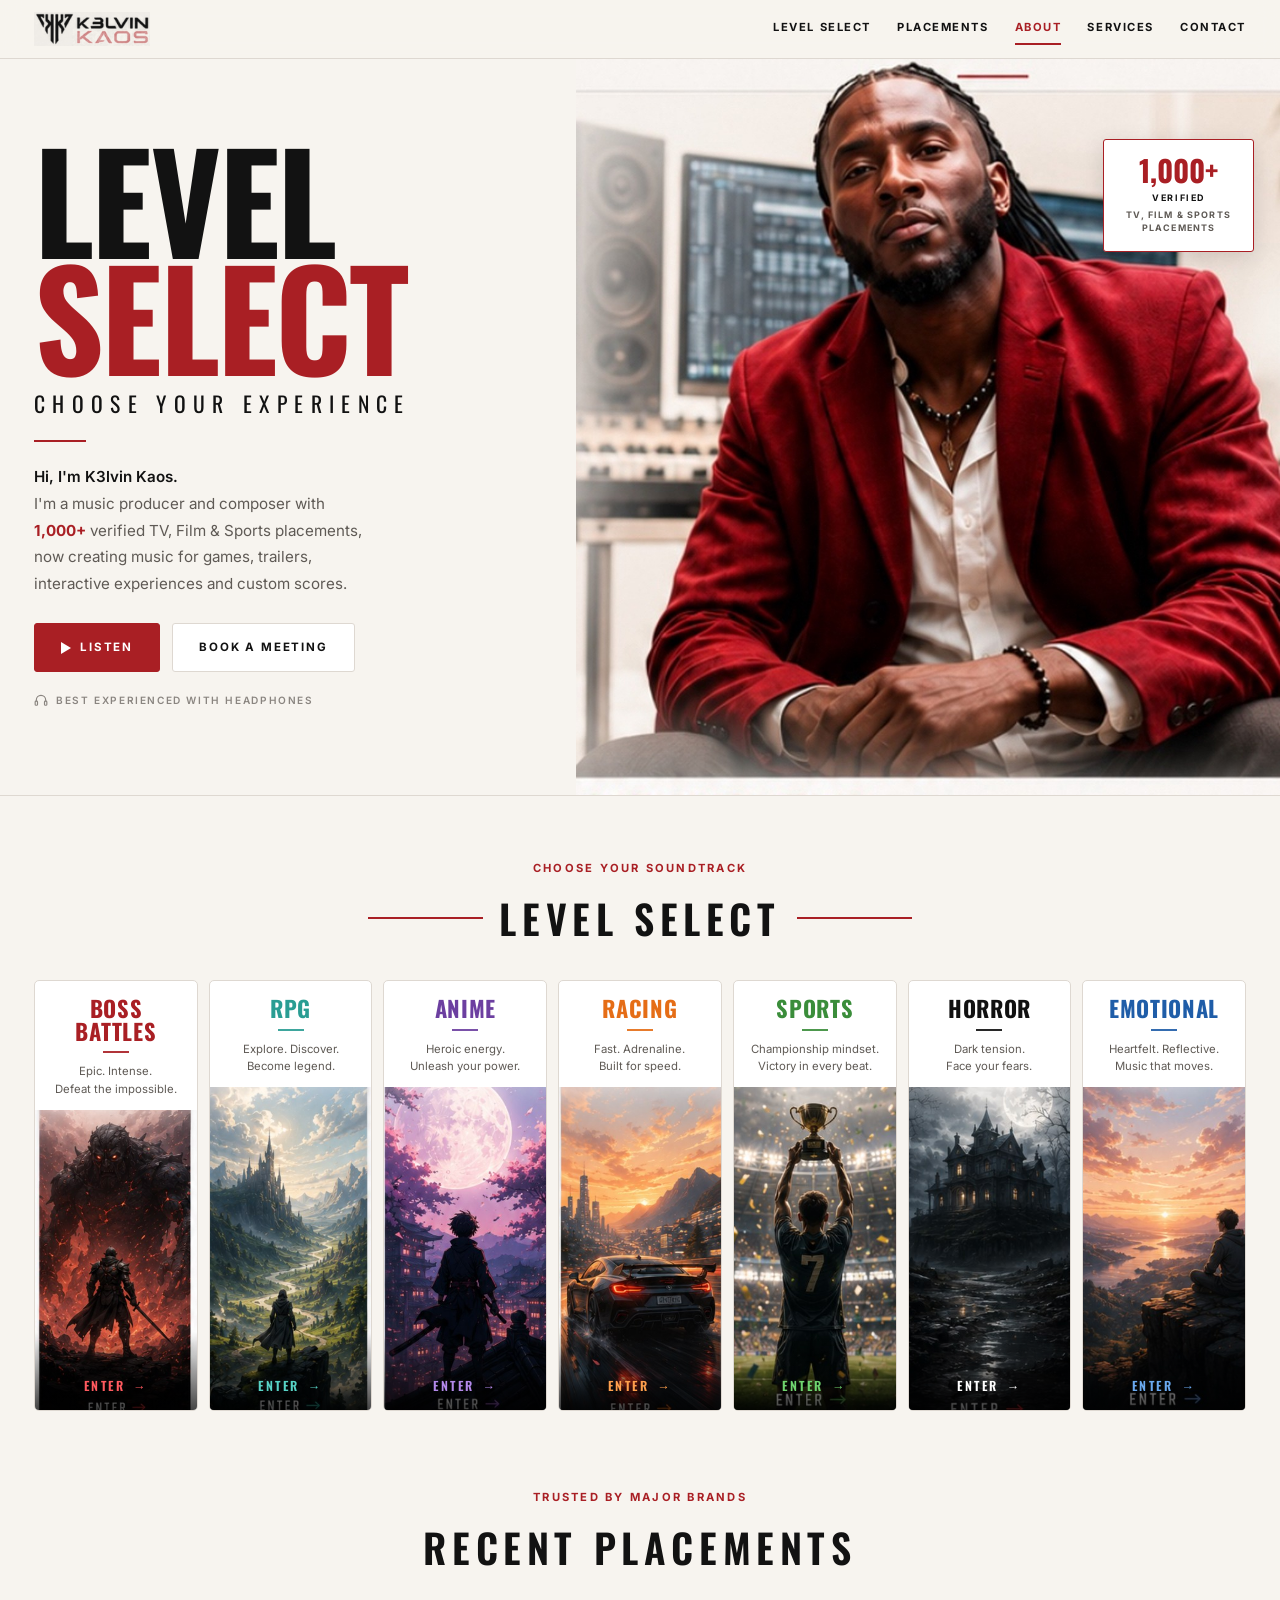
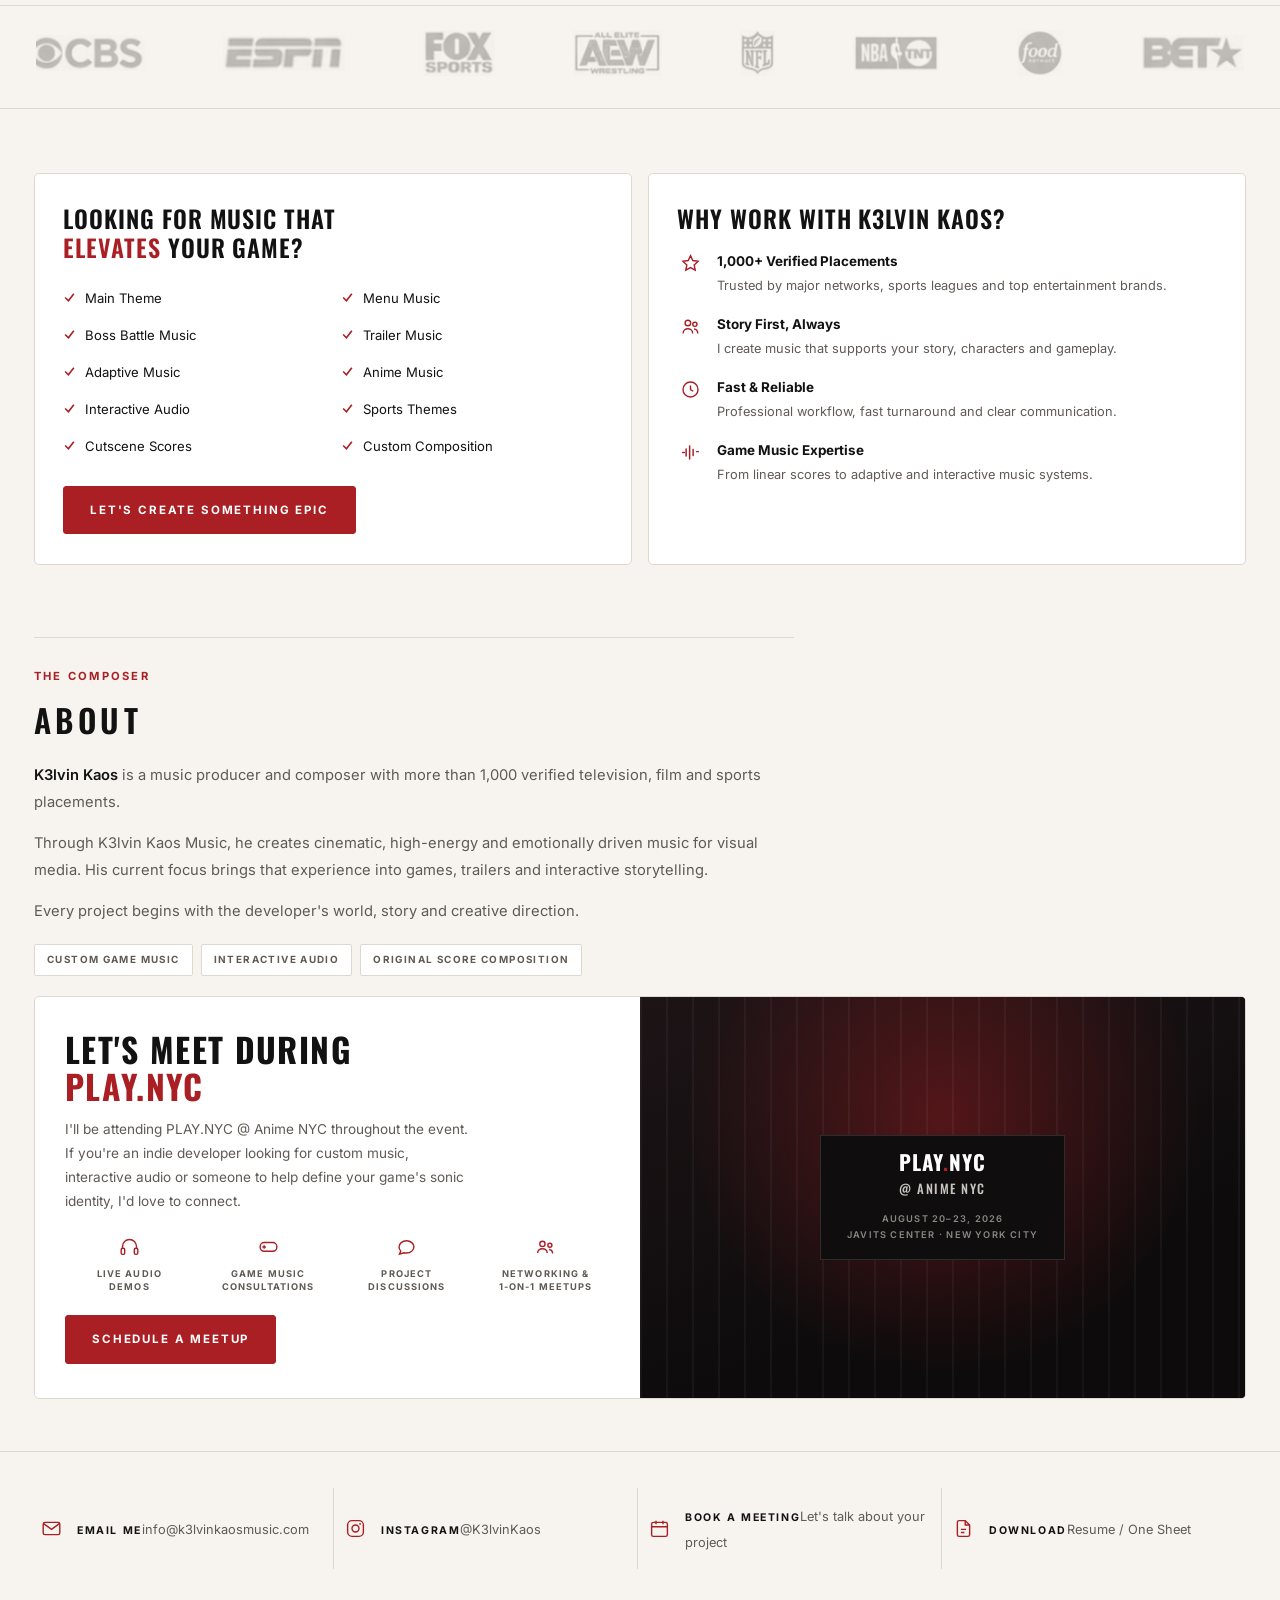
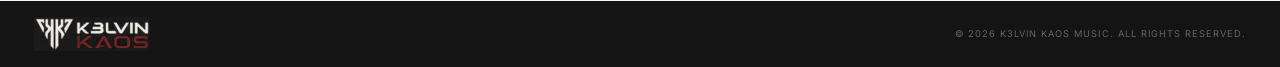
==== public/levelselect/index.html @ 1d538a72 "Add files via upload" ====
<!DOCTYPE html>
<html lang="en">
<head>
<meta charset="UTF-8">
<meta name="viewport" content="width=device-width, initial-scale=1.0">
<title>Game Music Composer and Interactive Audio | K3lvin Kaos</title>
<meta name="description" content="Explore custom game music, interactive audio, boss battle themes, RPG scores, sports anthems, trailer music and cinematic composition from K3lvin Kaos.">
<meta property="og:title" content="Level Select | Game Music by K3lvin Kaos">
<meta property="og:description" content="Choose your experience and explore custom music for boss battles, RPGs, anime, racing, sports, horror and emotional storytelling.">
<meta property="og:type" content="website">
<meta property="og:url" content="https://k3lvinkaosmusic.com/levelselect">
<meta property="og:image" content="https://k3lvinkaosmusic.com/images/levelselect/og-level-select.jpg">
<meta name="twitter:card" content="summary_large_image">
<link rel="preconnect" href="https://fonts.googleapis.com">
<link rel="preconnect" href="https://fonts.gstatic.com" crossorigin>
<link href="https://fonts.googleapis.com/css2?family=Oswald:wght@400;500;600;700&family=Inter:wght@400;500;600;700&display=swap" rel="stylesheet">
<script type="application/ld+json">
{"@context":"https://schema.org","@graph":[
{"@type":"Person","name":"K3lvin Kaos","jobTitle":"Music Producer and Composer","url":"https://k3lvinkaosmusic.com","email":"info@k3lvinkaosmusic.com","sameAs":["https://instagram.com/K3lvinKaos"]},
{"@type":"ProfessionalService","name":"K3lvin Kaos Music","description":"Custom game music, interactive audio and original score composition.","url":"https://k3lvinkaosmusic.com/levelselect","email":"info@k3lvinkaosmusic.com"},
{"@type":"WebPage","name":"Level Select | Game Music by K3lvin Kaos","url":"https://k3lvinkaosmusic.com/levelselect"}]}
</script>
<style>
:root{
  --background:#f7f4ef; --surface:#ffffff;
  --text-primary:#121212; --text-secondary:#5f5a55;
  --crimson:#a91f24; --crimson-dark:#7f1519;
  --border:#ded8d1; --muted:#ede9e3; --footer:#141414;
  --head:"Oswald",sans-serif; --body:"Inter",sans-serif;
}
*,*::before,*::after{box-sizing:border-box;margin:0;padding:0}
html{scroll-behavior:smooth;-webkit-text-size-adjust:100%;scroll-padding-top:64px}
body{background:var(--background);color:var(--text-primary);font-family:var(--body);line-height:1.6;-webkit-font-smoothing:antialiased;overflow-x:hidden}
img{display:block;max-width:100%}
a{color:inherit}
:focus-visible{outline:2px solid var(--crimson);outline-offset:3px;border-radius:2px}
.wrap{max-width:1440px;margin:0 auto;padding:0 20px}
.eyebrow{font-family:var(--body);font-size:.7rem;font-weight:700;letter-spacing:.2em;text-transform:uppercase;color:var(--crimson)}
.sr{position:absolute;width:1px;height:1px;overflow:hidden;clip:rect(0 0 0 0);white-space:nowrap}

/* ---------- HEADER ---------- */
header{position:sticky;top:0;z-index:120;background:rgba(247,244,239,.94);backdrop-filter:blur(10px);border-bottom:1px solid var(--border)}
.hdr{max-width:1440px;margin:0 auto;padding:10px 20px;display:flex;align-items:center;justify-content:space-between;gap:16px}
.brand{display:flex;align-items:center;text-decoration:none;flex-shrink:0}
.brand img{height:30px;width:auto;display:block}
.nav{display:none;align-items:center;gap:26px}
.nav a{font-family:var(--body);font-size:.7rem;font-weight:700;letter-spacing:.14em;text-transform:uppercase;text-decoration:none;color:var(--text-primary);padding:6px 0;border-bottom:2px solid transparent;transition:color .18s,border-color .18s;white-space:nowrap}
.nav a:hover{color:var(--crimson)}
.nav a.active{color:var(--crimson);border-bottom-color:var(--crimson)}
.burger{background:none;border:1px solid var(--border);border-radius:3px;width:38px;height:34px;display:flex;flex-direction:column;align-items:center;justify-content:center;gap:4px;cursor:pointer}
.burger span{display:block;width:16px;height:1.5px;background:var(--text-primary)}
.mobnav{display:none;border-top:1px solid var(--border);background:var(--surface)}
.mobnav.open{display:block}
.mobnav a{display:block;padding:14px 20px;font-family:var(--body);font-size:.74rem;font-weight:700;letter-spacing:.16em;text-transform:uppercase;text-decoration:none;border-bottom:1px solid var(--border)}
.mobnav a:last-child{border-bottom:none}

/* ---------- HERO ---------- */
.hero{border-bottom:1px solid var(--border)}
.hero-grid{max-width:1440px;margin:0 auto;display:grid;grid-template-columns:1fr}
.hero-copy{padding:36px 20px 40px;display:flex;flex-direction:column;justify-content:center}
.hero-title{font-family:var(--head);font-weight:700;text-transform:uppercase;line-height:.86;letter-spacing:-.02em;font-size:clamp(3.6rem,17vw,8.5rem)}
.hero-title .l1{display:block;color:var(--text-primary)}
.hero-title .l2{display:block;color:var(--crimson)}
.hero-choose{font-family:var(--head);font-weight:400;font-size:clamp(.9rem,3.4vw,1.35rem);letter-spacing:.34em;text-transform:uppercase;color:var(--text-primary);margin-top:12px}
.hero-hr{width:52px;height:2px;background:var(--crimson);margin:20px 0 22px}
.hero-intro{font-size:.95rem;line-height:1.75;color:var(--text-secondary);max-width:34ch}
.hero-intro .me{color:var(--text-primary);font-weight:600}
.hero-intro .stat{color:var(--crimson);font-weight:700}
.hero-btns{display:flex;flex-wrap:wrap;gap:12px;margin-top:26px}
.btn{font-family:var(--body);font-size:.72rem;font-weight:700;letter-spacing:.16em;text-transform:uppercase;padding:14px 26px;border-radius:3px;text-decoration:none;display:inline-flex;align-items:center;gap:9px;cursor:pointer;transition:background .18s,color .18s,border-color .18s;border:1.5px solid transparent}
.btn-primary{background:var(--crimson);color:#fff;border-color:var(--crimson)}
.btn-primary:hover{background:var(--crimson-dark);border-color:var(--crimson-dark)}
.btn-ghost{background:var(--surface);color:var(--text-primary);border-color:var(--border)}
.btn-ghost:hover{border-color:var(--text-primary)}
.hero-phones{display:flex;align-items:center;gap:8px;margin-top:20px;font-size:.63rem;font-weight:600;letter-spacing:.16em;text-transform:uppercase;color:#8a8580}
.hero-media{position:relative;background:#0b0708;min-height:330px}
.hero-media img{width:100%;height:100%;object-fit:cover;object-position:52% 12%}
.badge{position:absolute;right:14px;top:16px;background:var(--surface);border:1px solid var(--crimson);border-radius:3px;padding:12px 16px;text-align:center;box-shadow:0 6px 22px rgba(0,0,0,.13)}
.badge-num{font-family:var(--head);font-weight:700;font-size:1.5rem;line-height:1;color:var(--crimson)}
.badge-v{font-family:var(--body);font-size:.56rem;font-weight:700;letter-spacing:.18em;text-transform:uppercase;margin-top:5px}
.badge-t{font-family:var(--body);font-size:.56rem;font-weight:700;letter-spacing:.13em;text-transform:uppercase;color:var(--text-secondary);margin-top:3px;line-height:1.5}

/* ---------- SECTION HEADS ---------- */
.sec{padding:52px 0}
.sec-head{text-align:center;margin-bottom:26px;padding:0 20px}
.sec-title-row{display:flex;align-items:center;justify-content:center;gap:16px;margin-top:8px}
.sec-title{font-family:var(--head);font-weight:600;font-size:clamp(1.35rem,5.4vw,2.5rem);letter-spacing:.14em;text-transform:uppercase;white-space:nowrap}
.sec-rule{height:1.5px;background:var(--crimson);flex:0 1 clamp(16px,9vw,150px);min-width:14px}

/* ---------- GENRE CARDS ---------- */
.gtrack{display:flex;gap:12px;overflow-x:auto;scroll-snap-type:x mandatory;padding:4px 20px 16px;-webkit-overflow-scrolling:touch;scrollbar-width:none}
.gtrack::-webkit-scrollbar{display:none}
.gcard{flex:0 0 78%;scroll-snap-align:center;position:relative;display:flex;flex-direction:column;background:var(--surface);border:1px solid var(--border);border-radius:5px;overflow:hidden;text-decoration:none;aspect-ratio:.42;transition:transform .22s ease,box-shadow .22s ease,border-color .22s ease;cursor:pointer;text-align:center}
.gcard:hover{transform:translateY(-4px);box-shadow:0 14px 34px rgba(0,0,0,.13);border-color:#c9c2ba}
.gcard__head{padding:16px 12px 12px;flex-shrink:0}
.gcard__title{font-family:var(--head);font-weight:700;font-size:clamp(1.15rem,4.2vw,1.4rem);line-height:1.02;letter-spacing:.03em;text-transform:uppercase}
.gcard__rule{display:block;width:26px;height:2px;margin:9px auto 10px;opacity:.9}
.gcard__desc{font-size:.71rem;line-height:1.5;color:var(--text-secondary)}
.gcard__art{position:relative;flex:1;overflow:hidden;min-height:0}
.gcard__art img{width:100%;height:100%;object-fit:cover;object-position:center;transition:transform .3s ease}
.gcard:hover .gcard__art img{transform:scale(1.025)}
.gcard__scrim{position:absolute;left:0;right:0;bottom:0;height:78px;background:linear-gradient(to bottom,rgba(0,0,0,0) 0%,rgba(0,0,0,.72) 100%)}
.gcard__cta{position:absolute;left:0;right:0;bottom:0;padding:14px 10px;font-family:var(--head);font-weight:600;font-size:.78rem;letter-spacing:.2em;text-transform:uppercase;display:flex;align-items:center;justify-content:center;gap:8px}
.gcard__cta .arw{transition:transform .22s ease;display:inline-block}
.gcard:hover .gcard__cta .arw{transform:translateX(4px)}
.gswipe{text-align:center;font-size:.62rem;font-weight:600;letter-spacing:.18em;text-transform:uppercase;color:#9d9791;margin-top:2px}

/* ---------- PLACEMENTS ---------- */
.logos{display:flex;gap:22px;overflow-x:auto;padding:6px 20px 14px;align-items:center;scrollbar-width:none;border-top:1px solid var(--border);border-bottom:1px solid var(--border);margin-top:18px}
.logos::-webkit-scrollbar{display:none}
.logo{flex:0 0 auto;padding:14px 2px;display:flex;align-items:center;justify-content:center}
.logo img{height:30px;width:auto;opacity:.5;transition:opacity .2s;display:block}
.logo:hover img{opacity:.85}
.logo.tall img{height:38px}

/* ---------- SERVICES / WHY ---------- */
.two{display:grid;grid-template-columns:1fr;gap:14px;padding:0 20px}
.panel{background:var(--surface);border:1px solid var(--border);border-radius:5px;padding:24px 20px}
.panel-h{font-family:var(--head);font-weight:600;font-size:clamp(1.1rem,4.4vw,1.5rem);letter-spacing:.04em;text-transform:uppercase;line-height:1.24;margin-bottom:18px}
.panel-h .hl{color:var(--crimson)}
.checks{display:grid;grid-template-columns:1fr 1fr;gap:2px 16px;margin-bottom:22px}
.chk{display:flex;align-items:flex-start;gap:9px;padding:7px 0;font-size:.82rem}
.chk svg{flex-shrink:0;margin-top:3px}
.whys{display:flex;flex-direction:column;gap:18px}
.why{display:flex;gap:14px}
.why-ico{flex-shrink:0;width:26px;display:flex;justify-content:center;padding-top:2px}
.why-t{font-family:var(--body);font-weight:700;font-size:.84rem;margin-bottom:3px}
.why-d{font-size:.8rem;color:var(--text-secondary);line-height:1.6}

/* ---------- ABOUT ---------- */
.about{padding:0 20px}
.about-inner{border-top:1px solid var(--border);padding-top:30px;max-width:760px}
.about-h{font-family:var(--head);font-weight:600;font-size:clamp(1.3rem,5vw,2rem);letter-spacing:.14em;text-transform:uppercase;margin:8px 0 16px}
.about-p{font-size:.92rem;line-height:1.85;color:var(--text-secondary);margin-bottom:14px}
.about-p strong{color:var(--text-primary);font-weight:600}
.about-tags{display:flex;flex-wrap:wrap;gap:8px;margin-top:18px}
.tag{font-family:var(--body);font-size:.62rem;font-weight:700;letter-spacing:.14em;text-transform:uppercase;padding:7px 12px;border:1px solid var(--border);border-radius:2px;background:var(--surface);color:var(--text-secondary)}

/* ---------- EVENT (MODULAR) ---------- */
.event{padding:0 20px}
.event-card{background:var(--surface);border:1px solid var(--border);border-radius:5px;overflow:hidden;display:grid;grid-template-columns:1fr}
.event-copy{padding:26px 20px}
.event-h{font-family:var(--head);font-weight:700;font-size:clamp(1.4rem,5.6vw,2.1rem);letter-spacing:.04em;text-transform:uppercase;line-height:1.1}
.event-h .red{color:var(--crimson);display:block}
.event-p{font-size:.85rem;line-height:1.75;color:var(--text-secondary);margin:14px 0 20px;max-width:46ch}
.meets{display:grid;grid-template-columns:repeat(2,1fr);gap:16px 10px;margin-bottom:22px}
.meet{text-align:center}
.meet-ico{height:26px;display:flex;align-items:center;justify-content:center;margin-bottom:7px}
.meet-l{font-family:var(--body);font-size:.58rem;font-weight:700;letter-spacing:.12em;text-transform:uppercase;line-height:1.45;color:var(--text-secondary)}
.event-media{position:relative;background:var(--footer);min-height:190px;display:flex;align-items:center;justify-content:center;overflow:hidden}
.event-media::before{content:"";position:absolute;inset:0;background:
  repeating-linear-gradient(90deg,rgba(255,255,255,.045) 0 2px,transparent 2px 26px),
  radial-gradient(circle at 50% 30%,rgba(169,31,36,.42),transparent 62%),
  linear-gradient(160deg,#1d1416,#0d0b0c 70%)}
.event-plate{position:relative;background:#0f0d0e;border:1px solid rgba(255,255,255,.13);padding:16px 26px;text-align:center}
.event-plate .p1{font-family:var(--head);font-weight:700;font-size:1.3rem;letter-spacing:.05em;color:#fff;text-transform:uppercase;line-height:1}
.event-plate .p1 .dot{color:var(--crimson)}
.event-plate .p2{font-family:var(--head);font-weight:500;font-size:.8rem;letter-spacing:.12em;color:#c9c4c0;text-transform:uppercase;margin-top:6px}
.event-details{margin-top:12px;font-family:var(--body);font-size:.58rem;font-weight:600;letter-spacing:.13em;text-transform:uppercase;color:#8d8783;line-height:1.7}

/* ---------- CONTACT ---------- */
.contact{padding:34px 20px 30px;border-top:1px solid var(--border);margin-top:52px}
.cgrid{display:grid;grid-template-columns:1fr;gap:4px;max-width:1440px;margin:0 auto}
.citem{display:flex;align-items:center;gap:13px;padding:15px 4px;text-decoration:none;border-bottom:1px solid var(--border)}
.citem:last-child{border-bottom:none}
.citem:hover .cl{color:var(--crimson)}
.cico{flex-shrink:0;width:26px;display:flex;justify-content:center}
.cl{font-family:var(--body);font-size:.66rem;font-weight:700;letter-spacing:.15em;text-transform:uppercase;transition:color .18s}
.cv{font-size:.8rem;color:var(--text-secondary);margin-top:2px}

/* ---------- FOOTER ---------- */
footer{background:var(--footer);color:#8e8884}
.fin{max-width:1440px;margin:0 auto;padding:16px 20px;display:flex;align-items:center;justify-content:center;gap:14px;flex-wrap:wrap;text-align:center}
.fbrand{display:flex;align-items:center}
.fbrand img{height:30px;width:auto;display:block}
.fcopy{font-family:var(--body);font-size:.58rem;letter-spacing:.11em;text-transform:uppercase;color:#6a6460}

/* ---------- GENRE PANEL ---------- */
.ovl{position:fixed;inset:0;background:rgba(10,8,8,.62);z-index:300;opacity:0;pointer-events:none;transition:opacity .24s}
.ovl.open{opacity:1;pointer-events:auto}
.sheet{position:fixed;left:0;right:0;bottom:0;top:0;background:var(--background);z-index:310;transform:translateY(100%);transition:transform .3s cubic-bezier(.22,.68,.36,1);display:flex;flex-direction:column;overflow:hidden}
.sheet.open{transform:translateY(0)}
.sh-bar{display:flex;align-items:center;justify-content:space-between;gap:12px;padding:12px 18px;border-bottom:1px solid var(--border);background:rgba(247,244,239,.96);flex-shrink:0}
.sh-name{font-family:var(--head);font-weight:600;font-size:.94rem;letter-spacing:.16em;text-transform:uppercase}
.sh-close{background:none;border:1px solid var(--border);border-radius:3px;padding:8px 13px;font-family:var(--body);font-size:.62rem;font-weight:700;letter-spacing:.14em;text-transform:uppercase;cursor:pointer;display:flex;align-items:center;gap:7px}
.sh-close:hover{border-color:var(--text-primary)}
.sh-body{overflow-y:auto;-webkit-overflow-scrolling:touch;padding:0 18px 34px}
.sh-hero{position:relative;border-radius:5px;overflow:hidden;margin:18px 0 20px;min-height:180px;display:flex;align-items:flex-end;background:#0d0a0a}
.sh-hero img{position:absolute;inset:0;width:100%;height:100%;object-fit:cover}
.sh-hero-sc{position:absolute;inset:0;background:linear-gradient(to bottom,rgba(0,0,0,.05),rgba(0,0,0,.82))}
.sh-hero-tx{position:relative;padding:20px 18px}
.sh-hero-t{font-family:var(--head);font-weight:700;font-size:1.9rem;letter-spacing:.03em;text-transform:uppercase;line-height:1;color:#fff}
.sh-hero-d{font-size:.8rem;color:rgba(255,255,255,.72);margin-top:7px;max-width:38ch}
.sh-lbl{font-family:var(--body);font-size:.6rem;font-weight:700;letter-spacing:.2em;text-transform:uppercase;color:#8f8983;margin-bottom:9px}
.tr{display:flex;align-items:center;gap:13px;padding:12px 14px;background:var(--surface);border:1px solid var(--border);border-radius:4px;margin-bottom:8px}
.tr-btn{flex-shrink:0;width:36px;height:36px;border-radius:50%;border:none;background:var(--crimson);color:#fff;cursor:pointer;display:flex;align-items:center;justify-content:center;transition:background .18s}
.tr-btn:hover{background:var(--crimson-dark)}
.tr-mid{flex:1;min-width:0}
.tr-t{font-size:.86rem;font-weight:600}
.tr-d{font-size:.7rem;color:var(--text-secondary);margin-top:1px}
.tr-bar{height:3px;background:var(--muted);border-radius:2px;margin-top:8px;overflow:hidden}
.tr-fill{height:100%;width:0;background:var(--crimson);transition:width .2s linear}
.tr-time{font-family:var(--body);font-size:.66rem;color:#9a948e;flex-shrink:0;font-variant-numeric:tabular-nums}
.sh-btns{display:flex;flex-direction:column;gap:9px;margin-top:22px}
.sh-btns .btn{justify-content:center;width:100%}
.sh-note{font-size:.68rem;color:#9a948e;text-align:center;margin-top:14px;line-height:1.6}

/* ---------- REVEAL ---------- */
.rv{opacity:0;transform:translateY(14px);transition:opacity .55s ease,transform .55s ease}
.rv.in{opacity:1;transform:none}
@media (prefers-reduced-motion:reduce){
  .rv{opacity:1;transform:none;transition:none}
  .sheet{transition:none}
  html{scroll-behavior:auto}
}

/* ---------- TABLET ---------- */
@media(min-width:700px){
  .wrap,.hdr,.two,.about,.event,.contact,.gtrack,.logos{padding-left:28px;padding-right:28px}
  .hero-copy{padding:48px 28px 52px}
  .gcard{flex:0 0 32%}
  .two{grid-template-columns:1fr 1fr;gap:16px}
  .cgrid{grid-template-columns:1fr 1fr}
  .citem{border-bottom:none;border-right:1px solid var(--border)}
  .citem:nth-child(2n){border-right:none}
  .event-card{grid-template-columns:1fr 1fr}
  .event-media{min-height:100%}
  .sh-btns{flex-direction:row}
  .meets{grid-template-columns:repeat(4,1fr)}
}

/* ---------- DESKTOP ---------- */
@media(min-width:1024px){
  .hdr{padding:12px 34px}
  .nav{display:flex}
  .burger{display:none}
  .hero-grid{grid-template-columns:45% 55%}
  .hero-copy{padding:60px 34px 66px}
  .hero-media{min-height:520px}
  .badge{right:26px;top:80px;padding:16px 22px}
  .badge-num{font-size:1.85rem}
  .sec{padding:64px 0}
  .gtrack{padding:4px 34px 14px;gap:12px}
  .gcard{flex:0 0 23%}
  .logos{justify-content:space-between;padding:6px 34px 14px;gap:14px}
  .logo{padding:18px 2px}
  .logo img{height:36px}
  .logo.tall img{height:46px}
  .brand img{height:34px}
  .fbrand img{height:34px}
  .two,.about,.event{padding-left:34px;padding-right:34px}
  .panel{padding:30px 28px}
  .event-copy{padding:34px 30px}
  .contact{padding:36px 34px 32px}
  .cgrid{grid-template-columns:repeat(4,1fr)}
  .citem:nth-child(2n){border-right:1px solid var(--border)}
  .citem:last-child{border-right:none}
  .fin{padding:16px 34px;justify-content:space-between}
  .sheet{left:50%;right:auto;top:0;bottom:0;width:min(560px,100%);transform:translateX(100%);border-left:1px solid var(--border);left:auto;right:0}
  .sheet.open{transform:translateX(0)}
  .sh-body{padding:0 26px 40px}
}

/* ---------- WIDE DESKTOP: all 7 cards in one row ---------- */
@media(min-width:1280px){
  .gtrack{overflow:visible;display:grid;grid-template-columns:repeat(7,1fr);gap:11px;padding:4px 34px 6px}
  .gcard{flex:none;aspect-ratio:.38}
  .gswipe{display:none}
}
</style>
</head>
<body>

<!-- =============== HEADER =============== -->
<header>
  <div class="hdr">
    <a href="#top" class="brand" aria-label="K3lvin Kaos home">
      <img src="[data-uri]" alt="K3lvin Kaos" width="620" height="181">
    </a>
    <nav class="nav" id="nav" aria-label="Primary">
      <a href="#level-select" class="active">Level Select</a>
      <a href="#placements">Placements</a>
      <a href="#about">About</a>
      <a href="#services">Services</a>
      <a href="#contact">Contact</a>
    </nav>
    <button class="burger" id="burger" aria-label="Open menu" aria-expanded="false" aria-controls="mobnav">
      <span></span><span></span><span></span>
    </button>
  </div>
  <div class="mobnav" id="mobnav">
    <a href="#level-select">Level Select</a>
    <a href="#placements">Placements</a>
    <a href="#about">About</a>
    <a href="#services">Services</a>
    <a href="#contact">Contact</a>
  </div>
</header>

<main id="top">

<!-- =============== HERO =============== -->
<section class="hero">
  <div class="hero-grid">
    <div class="hero-copy">
      <h1 class="hero-title"><span class="l1">Level</span><span class="l2">Select</span></h1>
      <p class="hero-choose">Choose Your Experience</p>
      <div class="hero-hr"></div>
      <p class="hero-intro">
        <span class="me">Hi, I'm K3lvin Kaos.</span><br>
        I'm a music producer and composer with <span class="stat">1,000+</span> verified TV, Film &amp; Sports placements, now creating music for games, trailers, interactive experiences and custom scores.
      </p>
      <div class="hero-btns">
        <a href="#level-select" class="btn btn-primary" data-ev="levelselect_listen_click">
          <svg width="10" height="12" viewBox="0 0 10 12" aria-hidden="true"><path d="M0 0l10 6-10 6V0z" fill="currentColor"/></svg>
          Listen
        </a>
        <a href="mailto:info@k3lvinkaosmusic.com?subject=Game%20Music%20Meeting%20Request" class="btn btn-ghost" data-ev="levelselect_booking_click">Book a Meeting</a>
      </div>
      <p class="hero-phones">
        <svg width="14" height="14" viewBox="0 0 24 24" fill="none" stroke="currentColor" stroke-width="2" aria-hidden="true"><path d="M4 14v-2a8 8 0 0116 0v2"/><rect x="2" y="14" width="4" height="7" rx="1.5"/><rect x="18" y="14" width="4" height="7" rx="1.5"/></svg>
        Best experienced with headphones
      </p>
    </div>
    <div class="hero-media">
      <img src="[data-uri]" alt="K3lvin Kaos seated in a recording studio wearing a dark-red blazer" width="1140" height="900" fetchpriority="high">
      <aside class="badge">
        <div class="badge-num">1,000+</div>
        <div class="badge-v">Verified</div>
        <div class="badge-t">TV, Film &amp; Sports<br>Placements</div>
      </aside>
    </div>
  </div>
</section>

<!-- =============== LEVEL SELECT =============== -->
<section class="sec" id="level-select">
  <div class="sec-head rv">
    <p class="eyebrow">Choose Your Soundtrack</p>
    <div class="sec-title-row">
      <span class="sec-rule"></span>
      <h2 class="sec-title">Level Select</h2>
      <span class="sec-rule"></span>
    </div>
  </div>
  <div class="gtrack" id="gtrack" role="list"></div>
  <p class="gswipe">Swipe to explore &nbsp;&rarr;</p>
</section>

<!-- =============== PLACEMENTS =============== -->
<section class="sec" id="placements" style="padding-top:8px">
  <div class="sec-head rv">
    <p class="eyebrow">Trusted by Major Brands</p>
    <div class="sec-title-row">
      <h2 class="sec-title">Recent Placements</h2>
    </div>
  </div>
  <div class="logos" role="list" aria-label="Networks and brands featuring K3lvin Kaos music">
    <span class="logo" role="listitem"><img src="[data-uri]" alt="CBS" loading="lazy"></span>
    <span class="logo" role="listitem"><img src="[data-uri]" alt="ESPN" loading="lazy"></span>
    <span class="logo tall" role="listitem"><img src="[data-uri]" alt="Fox Sports" loading="lazy"></span>
    <span class="logo tall" role="listitem"><img src="[data-uri]" alt="All Elite Wrestling" loading="lazy"></span>
    <span class="logo tall" role="listitem"><img src="[data-uri]" alt="NFL" loading="lazy"></span>
    <span class="logo" role="listitem"><img src="[data-uri]" alt="NBA on TNT" loading="lazy"></span>
    <span class="logo tall" role="listitem"><img src="[data-uri]" alt="Food Network" loading="lazy"></span>
    <span class="logo" role="listitem"><img src="[data-uri]" alt="BET" loading="lazy"></span>
  </div>
</section>

<!-- =============== SERVICES + WHY =============== -->
<section id="services" style="padding-bottom:8px">
  <div class="two">
    <div class="panel rv">
      <h2 class="panel-h">Looking for music that<br><span class="hl">elevates</span> your game?</h2>
      <div class="checks">
        <div class="chk"><svg width="13" height="13" viewBox="0 0 24 24" fill="none" stroke="#a91f24" stroke-width="3"><path d="M4 12l6 6L20 5"/></svg> Main Theme</div>
        <div class="chk"><svg width="13" height="13" viewBox="0 0 24 24" fill="none" stroke="#a91f24" stroke-width="3"><path d="M4 12l6 6L20 5"/></svg> Menu Music</div>
        <div class="chk"><svg width="13" height="13" viewBox="0 0 24 24" fill="none" stroke="#a91f24" stroke-width="3"><path d="M4 12l6 6L20 5"/></svg> Boss Battle Music</div>
        <div class="chk"><svg width="13" height="13" viewBox="0 0 24 24" fill="none" stroke="#a91f24" stroke-width="3"><path d="M4 12l6 6L20 5"/></svg> Trailer Music</div>
        <div class="chk"><svg width="13" height="13" viewBox="0 0 24 24" fill="none" stroke="#a91f24" stroke-width="3"><path d="M4 12l6 6L20 5"/></svg> Adaptive Music</div>
        <div class="chk"><svg width="13" height="13" viewBox="0 0 24 24" fill="none" stroke="#a91f24" stroke-width="3"><path d="M4 12l6 6L20 5"/></svg> Anime Music</div>
        <div class="chk"><svg width="13" height="13" viewBox="0 0 24 24" fill="none" stroke="#a91f24" stroke-width="3"><path d="M4 12l6 6L20 5"/></svg> Interactive Audio</div>
        <div class="chk"><svg width="13" height="13" viewBox="0 0 24 24" fill="none" stroke="#a91f24" stroke-width="3"><path d="M4 12l6 6L20 5"/></svg> Sports Themes</div>
        <div class="chk"><svg width="13" height="13" viewBox="0 0 24 24" fill="none" stroke="#a91f24" stroke-width="3"><path d="M4 12l6 6L20 5"/></svg> Cutscene Scores</div>
        <div class="chk"><svg width="13" height="13" viewBox="0 0 24 24" fill="none" stroke="#a91f24" stroke-width="3"><path d="M4 12l6 6L20 5"/></svg> Custom Composition</div>
      </div>
      <a href="mailto:info@k3lvinkaosmusic.com?subject=Custom%20Game%20Music%20Project" class="btn btn-primary" data-ev="levelselect_custom_score_inquiry">Let's Create Something Epic</a>
    </div>

    <div class="panel rv">
      <h2 class="panel-h">Why work with K3lvin Kaos?</h2>
      <div class="whys">
        <div class="why">
          <span class="why-ico"><svg width="21" height="21" viewBox="0 0 24 24" fill="none" stroke="#a91f24" stroke-width="1.6"><path d="M12 3l2.6 5.6 6.1.8-4.5 4.2 1.2 6-5.4-3-5.4 3 1.2-6L3.3 9.4l6.1-.8L12 3z"/></svg></span>
          <div><div class="why-t">1,000+ Verified Placements</div><div class="why-d">Trusted by major networks, sports leagues and top entertainment brands.</div></div>
        </div>
        <div class="why">
          <span class="why-ico"><svg width="21" height="21" viewBox="0 0 24 24" fill="none" stroke="#a91f24" stroke-width="1.6"><circle cx="9" cy="8" r="3.2"/><circle cx="17" cy="9.5" r="2.4"/><path d="M3.5 20c0-3.3 2.5-5.4 5.5-5.4s5.5 2.1 5.5 5.4"/><path d="M16 14.8c2.4.2 4.2 2 4.4 5.2"/></svg></span>
          <div><div class="why-t">Story First, Always</div><div class="why-d">I create music that supports your story, characters and gameplay.</div></div>
        </div>
        <div class="why">
          <span class="why-ico"><svg width="21" height="21" viewBox="0 0 24 24" fill="none" stroke="#a91f24" stroke-width="1.6"><circle cx="12" cy="12" r="8.6"/><path d="M12 7.4V12l3.2 2"/></svg></span>
          <div><div class="why-t">Fast &amp; Reliable</div><div class="why-d">Professional workflow, fast turnaround and clear communication.</div></div>
        </div>
        <div class="why">
          <span class="why-ico"><svg width="21" height="21" viewBox="0 0 24 24" fill="none" stroke="#a91f24" stroke-width="1.7" stroke-linecap="round"><path d="M3 12h2M7 8v8M11 4.5v15M15 8.5v7M19 11h2"/></svg></span>
          <div><div class="why-t">Game Music Expertise</div><div class="why-d">From linear scores to adaptive and interactive music systems.</div></div>
        </div>
      </div>
    </div>
  </div>
</section>

<!-- =============== ABOUT =============== -->
<section class="sec about" id="about" style="padding-bottom:20px">
  <div class="about-inner rv">
    <p class="eyebrow">The Composer</p>
    <h2 class="about-h">About</h2>
    <p class="about-p"><strong>K3lvin Kaos</strong> is a music producer and composer with more than 1,000 verified television, film and sports placements.</p>
    <p class="about-p">Through K3lvin Kaos Music, he creates cinematic, high-energy and emotionally driven music for visual media. His current focus brings that experience into games, trailers and interactive storytelling.</p>
    <p class="about-p">Every project begins with the developer's world, story and creative direction.</p>
    <div class="about-tags">
      <span class="tag">Custom Game Music</span>
      <span class="tag">Interactive Audio</span>
      <span class="tag">Original Score Composition</span>
    </div>
  </div>
</section>

<!-- =============== EVENT — MODULAR / REMOVABLE =============== -->
<!-- EventMeetupSection : remove or replace this <section> after PLAY.NYC 2026 -->
<section class="event" id="playnyc">
  <div class="event-card rv">
    <div class="event-copy">
      <h2 class="event-h">Let's Meet During<span class="red">PLAY.NYC</span></h2>
      <p class="event-p">I'll be attending PLAY.NYC @ Anime NYC throughout the event. If you're an indie developer looking for custom music, interactive audio or someone to help define your game's sonic identity, I'd love to connect.</p>
      <div class="meets">
        <div class="meet">
          <span class="meet-ico"><svg width="21" height="21" viewBox="0 0 24 24" fill="none" stroke="#a91f24" stroke-width="1.6"><path d="M4 14v-2a8 8 0 0116 0v2"/><rect x="2.5" y="14" width="4" height="7" rx="1.6"/><rect x="17.5" y="14" width="4" height="7" rx="1.6"/></svg></span>
          <div class="meet-l">Live Audio<br>Demos</div>
        </div>
        <div class="meet">
          <span class="meet-ico"><svg width="21" height="21" viewBox="0 0 24 24" fill="none" stroke="#a91f24" stroke-width="1.6"><rect x="2.5" y="7.5" width="19" height="10" rx="4.6"/><path d="M7 10.5v4M5 12.5h4M15.5 11.5h.01M18 13.5h.01"/></svg></span>
          <div class="meet-l">Game Music<br>Consultations</div>
        </div>
        <div class="meet">
          <span class="meet-ico"><svg width="21" height="21" viewBox="0 0 24 24" fill="none" stroke="#a91f24" stroke-width="1.6"><path d="M20.5 12.4c0 4-3.8 7.1-8.5 7.1-1 0-2-.15-2.9-.4L4 20.8l1.4-3.6a6.6 6.6 0 01-1.9-4.6c0-3.9 3.8-7.1 8.5-7.1s8.5 3.2 8.5 6.9z"/></svg></span>
          <div class="meet-l">Project<br>Discussions</div>
        </div>
        <div class="meet">
          <span class="meet-ico"><svg width="21" height="21" viewBox="0 0 24 24" fill="none" stroke="#a91f24" stroke-width="1.6"><circle cx="8.5" cy="9" r="3"/><circle cx="17" cy="10.5" r="2.3"/><path d="M3 19.5c0-3 2.4-5 5.5-5s5.5 2 5.5 5"/><path d="M16 15.4c2.3.2 4 1.9 4.2 4.6"/></svg></span>
          <div class="meet-l">Networking &amp;<br>1-on-1 Meetups</div>
        </div>
      </div>
      <a href="mailto:info@k3lvinkaosmusic.com?subject=PLAY.NYC%20Meetup%20Request" class="btn btn-primary" data-ev="levelselect_event_meetup_click">Schedule a Meetup</a>
    </div>
    <div class="event-media" aria-hidden="true">
      <div class="event-plate">
        <div class="p1">Play<span class="dot">.</span>NYC</div>
        <div class="p2">@ Anime NYC</div>
        <div class="event-details">August 20&ndash;23, 2026<br>Javits Center &middot; New York City</div>
      </div>
    </div>
  </div>
</section>
<!-- /EventMeetupSection -->

<!-- =============== CONTACT =============== -->
<section class="contact" id="contact">
  <div class="cgrid">
    <a class="citem" href="mailto:info@k3lvinkaosmusic.com" data-ev="levelselect_email_click">
      <span class="cico"><svg width="21" height="21" viewBox="0 0 24 24" fill="none" stroke="#a91f24" stroke-width="1.6"><rect x="2.5" y="5" width="19" height="14" rx="2"/><path d="M3 6.5l9 6.5 9-6.5"/></svg></span>
      <span><span class="cl">Email Me</span><span class="cv">info@k3lvinkaosmusic.com</span></span>
    </a>
    <a class="citem" href="https://instagram.com/K3lvinKaos" target="_blank" rel="noopener" data-ev="levelselect_instagram_click">
      <span class="cico"><svg width="21" height="21" viewBox="0 0 24 24" fill="none" stroke="#a91f24" stroke-width="1.6"><rect x="3" y="3" width="18" height="18" rx="5"/><circle cx="12" cy="12" r="4"/><circle cx="17.2" cy="6.8" r="1" fill="#a91f24" stroke="none"/></svg></span>
      <span><span class="cl">Instagram</span><span class="cv">@K3lvinKaos</span></span>
    </a>
    <a class="citem" href="mailto:info@k3lvinkaosmusic.com?subject=Booking%20Request" data-ev="levelselect_booking_click">
      <span class="cico"><svg width="21" height="21" viewBox="0 0 24 24" fill="none" stroke="#a91f24" stroke-width="1.6"><rect x="3" y="5" width="18" height="16" rx="2"/><path d="M3 10h18M8 3v4M16 3v4"/></svg></span>
      <span><span class="cl">Book a Meeting</span><span class="cv">Let's talk about your project</span></span>
    </a>
    <a class="citem" href="https://k3lvinkaosmusic.com" target="_blank" rel="noopener" data-ev="levelselect_one_sheet_download">
      <span class="cico"><svg width="21" height="21" viewBox="0 0 24 24" fill="none" stroke="#a91f24" stroke-width="1.6"><path d="M14 3H7a2 2 0 00-2 2v14a2 2 0 002 2h10a2 2 0 002-2V8l-5-5z"/><path d="M14 3v5h5M9 13h6M9 16.5h4"/></svg></span>
      <span><span class="cl">Download</span><span class="cv">Resume / One Sheet</span></span>
    </a>
  </div>
</section>

</main>

<footer>
  <div class="fin">
    <div class="fbrand">
      <img src="[data-uri]" alt="K3lvin Kaos Music" width="620" height="181">
    </div>
    <div class="fcopy">&copy; 2026 K3lvin Kaos Music. All Rights Reserved.</div>
  </div>
</footer>

<!-- =============== GENRE PLAYLIST PANEL =============== -->
<div class="ovl" id="ovl"></div>
<div class="sheet" id="sheet" role="dialog" aria-modal="true" aria-labelledby="shName" aria-hidden="true">
  <div class="sh-bar">
    <span class="sh-name" id="shName"></span>
    <button class="sh-close" id="shClose">
      <svg width="11" height="11" viewBox="0 0 24 24" fill="none" stroke="currentColor" stroke-width="3" aria-hidden="true"><path d="M4 4l16 16M20 4L4 20"/></svg>
      Close
    </button>
  </div>
  <div class="sh-body" id="shBody"></div>
</div>

<script>
/* ---------------- analytics ---------------- */
function track(name, params){
  params = params || {};
  try{
    window.dataLayer = window.dataLayer || [];
    window.dataLayer.push(Object.assign({event:name}, params));
    if (typeof window.gtag === "function") window.gtag("event", name, params);
  }catch(e){}
}
/* capture + persist UTM params for the session */
(function(){
  try{
    var q = new URLSearchParams(location.search), utm = {};
    ["utm_source","utm_medium","utm_campaign","utm_content","utm_term"].forEach(function(k){
      if(q.get(k)) utm[k] = q.get(k);
    });
    if(Object.keys(utm).length) sessionStorage.setItem("ls_utm", JSON.stringify(utm));
    var stored = sessionStorage.getItem("ls_utm");
    window.__LS_UTM = stored ? JSON.parse(stored) : {};
  }catch(e){ window.__LS_UTM = {}; }
  track("levelselect_page_view", window.__LS_UTM);
})();
document.addEventListener("click", function(e){
  var el = e.target.closest("[data-ev]");
  if(el) track(el.getAttribute("data-ev"), window.__LS_UTM);
});

/* ---------------- genre data ---------------- */
var IMGS = {boss:"[data-uri]",rpg:"[data-uri]",anime:"[data-uri]",racing:"[data-uri]",sports:"[data-uri]",horror:"[data-uri]",emotional:"[data-uri]"};

var genres = [
  { id:"boss-battles", key:"boss", title:"Boss Battles", titleHTML:"Boss<br>Battles",
    desc:"Epic. Intense.<br>Defeat the impossible.", plain:"Epic. Intense. Defeat the impossible.",
    accent:"#a91f24", ctaColor:"#ff5a5f",
    tracks:[{t:"Run It Up",d:"Aggressive · Cinematic",len:"2:14"},{t:"Last One Standing",d:"Epic · Intense",len:"2:41"},{t:"Truth",d:"Dark · Confrontational",len:"3:02"}] },
  { id:"rpg", key:"rpg", title:"RPG", titleHTML:"RPG",
    desc:"Explore. Discover.<br>Become legend.", plain:"Explore. Discover. Become legend.",
    accent:"#2a9d93", ctaColor:"#57d3c6",
    tracks:[{t:"Epic Orchestral",d:"Grand · Cinematic",len:"3:18"},{t:"Fantasy Suite",d:"Magical · Expansive",len:"2:52"},{t:"Adventure Theme",d:"Heroic · Driving",len:"2:30"},{t:"Exploration Loop",d:"Atmospheric · Ambient",len:"4:06"}] },
  { id:"anime", key:"anime", title:"Anime", titleHTML:"Anime",
    desc:"Heroic energy.<br>Unleash your power.", plain:"Heroic energy. Unleash your power.",
    accent:"#6c3fa0", ctaColor:"#b389ea",
    tracks:[{t:"Systems In Riot",d:"High Energy · Hype",len:"2:36"},{t:"Hero Theme",d:"Triumphant · Rising",len:"2:12"},{t:"Battle Awakening",d:"Intense · Anime",len:"2:58"},{t:"Final Arc",d:"Climactic · Powerful",len:"3:24"}] },
  { id:"racing", key:"racing", title:"Racing", titleHTML:"Racing",
    desc:"Fast. Adrenaline.<br>Built for speed.", plain:"Fast. Adrenaline. Built for speed.",
    accent:"#e56d16", ctaColor:"#ffa04d",
    tracks:[{t:"Speedrun",d:"Electronic · Fast",len:"2:22"},{t:"Nitro",d:"Hard · Aggressive",len:"2:08"},{t:"Street Circuit",d:"Urban · Energetic",len:"2:44"},{t:"Turbo Hybrid",d:"Electronic · Trap",len:"2:31"}] },
  { id:"sports", key:"sports", title:"Sports", titleHTML:"Sports",
    desc:"Championship mindset.<br>Victory in every beat.", plain:"Championship mindset. Victory in every beat.",
    accent:"#3a8d3a", ctaColor:"#6fd46f",
    tracks:[{t:"Arena Entrance",d:"Epic · Stadium",len:"2:16"},{t:"Championship",d:"Victory · Grand",len:"2:48"},{t:"Hype Builder",d:"Energetic · Crowd",len:"1:58"},{t:"Victory Lap",d:"Triumphant · Cinematic",len:"2:34"}] },
  { id:"horror", key:"horror", title:"Horror", titleHTML:"Horror",
    desc:"Dark tension.<br>Face your fears.", plain:"Dark tension. Face your fears.",
    accent:"#111111", ctaColor:"#ffffff",
    tracks:[{t:"Dark Tension",d:"Unsettling · Slow Build",len:"3:12"},{t:"Psychological Drift",d:"Abstract · Disturbing",len:"3:40"},{t:"Dread",d:"Heavy · Ominous",len:"2:54"},{t:"Descent",d:"Dark · Cinematic",len:"3:26"}] },
  { id:"emotional", key:"emotional", title:"Emotional", titleHTML:"Emotional",
    desc:"Heartfelt. Reflective.<br>Music that moves.", plain:"Heartfelt. Reflective. Music that moves.",
    accent:"#1f5da8", ctaColor:"#6aa9f0",
    tracks:[{t:"Victory Theme",d:"Triumphant · Warm",len:"2:20"},{t:"Loss",d:"Melancholic · Gentle",len:"3:04"},{t:"Reflection",d:"Quiet · Intimate",len:"2:46"},{t:"The Journey",d:"Cinematic · Hopeful",len:"3:32"}] }
];

var ALT = {
  boss:"A lone warrior facing a massive fiery boss",
  rpg:"A lone traveler overlooking a vast fantasy kingdom",
  anime:"An anime hero beneath a giant moon over a village",
  racing:"A sports car speeding toward a city at sunset",
  sports:"An athlete lifting a championship trophy in a stadium",
  horror:"A haunted mansion under a clouded moon",
  emotional:"A person watching a sunset over a valley"
};

/* ---------------- build cards ---------------- */
var track_el = document.getElementById("gtrack");
genres.forEach(function(g){
  var a = document.createElement("a");
  a.className = "gcard rv";
  a.href = "#" + g.id;
  a.setAttribute("role","listitem");
  a.setAttribute("aria-label", g.title + " — " + g.plain);
  a.innerHTML =
    '<div class="gcard__head">' +
      '<h3 class="gcard__title" style="color:' + g.accent + '">' + g.titleHTML + '</h3>' +
      '<span class="gcard__rule" style="background:' + g.accent + '"></span>' +
      '<p class="gcard__desc">' + g.desc + '</p>' +
    '</div>' +
    '<div class="gcard__art">' +
      '<img src="' + IMGS[g.key] + '" alt="' + ALT[g.key] + '" loading="lazy" width="600" height="1140">' +
      '<span class="gcard__scrim"></span>' +
    '</div>' +
    '<span class="gcard__cta" style="color:' + g.ctaColor + '">Enter <span class="arw" aria-hidden="true">&rarr;</span></span>';
  a.addEventListener("click", function(e){ e.preventDefault(); openGenre(g); });
  track_el.appendChild(a);
});

/* ---------------- genre panel ---------------- */
var ovl = document.getElementById("ovl"),
    sheet = document.getElementById("sheet"),
    shName = document.getElementById("shName"),
    shBody = document.getElementById("shBody"),
    shClose = document.getElementById("shClose"),
    lastFocus = null, audio = null, timer = null;

function openGenre(g){
  track("levelselect_genre_select", Object.assign({genre:g.id}, window.__LS_UTM));
  lastFocus = document.activeElement;
  shName.textContent = g.title;

  var rows = g.tracks.map(function(t,i){
    return '<div class="tr" data-i="' + i + '">' +
      '<button class="tr-btn" data-play="' + i + '" aria-label="Play ' + t.t + '">' +
        '<svg width="10" height="11" viewBox="0 0 10 12" aria-hidden="true"><path d="M0 0l10 6-10 6V0z" fill="currentColor"/></svg>' +
      '</button>' +
      '<div class="tr-mid"><div class="tr-t">' + t.t + '</div><div class="tr-d">' + t.d + '</div>' +
        '<div class="tr-bar"><div class="tr-fill" data-fill="' + i + '"></div></div></div>' +
      '<div class="tr-time">' + t.len + '</div></div>';
  }).join("");

  shBody.innerHTML =
    '<div class="sh-hero">' +
      '<img src="' + IMGS[g.key] + '" alt="' + ALT[g.key] + '">' +
      '<span class="sh-hero-sc"></span>' +
      '<div class="sh-hero-tx"><div class="sh-hero-t" style="color:' + g.ctaColor + '">' + g.title + '</div>' +
      '<div class="sh-hero-d">' + g.plain + '</div></div>' +
    '</div>' +
    '<p class="sh-lbl">Curated Playlist</p>' + rows +
    '<div class="sh-btns">' +
      '<a class="btn btn-primary" data-ev="levelselect_license_inquiry" href="mailto:info@k3lvinkaosmusic.com?subject=Licensing%20Inquiry%20-%20' + encodeURIComponent(g.title) + '">Inquire About Licensing</a>' +
      '<a class="btn btn-ghost" data-ev="levelselect_custom_score_inquiry" href="mailto:info@k3lvinkaosmusic.com?subject=Custom%20Score%20Request%20-%20' + encodeURIComponent(g.title) + '">Request a Custom Score</a>' +
    '</div>' +
    '<p class="sh-note">Full-quality audio and stems available on request.</p>';

  shBody.querySelectorAll("[data-play]").forEach(function(btn){
    btn.addEventListener("click", function(){ toggleTrack(g, parseInt(btn.dataset.play,10), btn); });
  });

  ovl.classList.add("open");
  sheet.classList.add("open");
  sheet.setAttribute("aria-hidden","false");
  document.body.style.overflow = "hidden";
  shBody.scrollTop = 0;
  shClose.focus();
}

function stopAudio(){
  if(audio){ audio.pause(); audio = null; }
  if(timer){ clearInterval(timer); timer = null; }
  shBody.querySelectorAll("[data-fill]").forEach(function(f){ f.style.width = "0"; });
  shBody.querySelectorAll("[data-play]").forEach(function(b){
    b.innerHTML = '<svg width="10" height="11" viewBox="0 0 10 12" aria-hidden="true"><path d="M0 0l10 6-10 6V0z" fill="currentColor"/></svg>';
  });
}

/* Placeholder playback: wire real files by setting t.audioUrl and using new Audio(url) */
function toggleTrack(g, i, btn){
  var wasPlaying = btn.dataset.state === "playing";
  stopAudio();
  if(wasPlaying){ btn.dataset.state = ""; return; }
  shBody.querySelectorAll("[data-play]").forEach(function(b){ b.dataset.state = ""; });
  btn.dataset.state = "playing";
  btn.innerHTML = '<svg width="10" height="11" viewBox="0 0 24 24" aria-hidden="true"><rect x="5" y="3" width="4.5" height="18" fill="currentColor"/><rect x="14.5" y="3" width="4.5" height="18" fill="currentColor"/></svg>';
  track("levelselect_track_play", Object.assign({genre:g.id, track:g.tracks[i].t}, window.__LS_UTM));
  var fill = shBody.querySelector('[data-fill="' + i + '"]'), p = 0;
  timer = setInterval(function(){
    p += 1.4;
    if(p >= 100){
      p = 100; fill.style.width = "100%";
      clearInterval(timer); timer = null;
      btn.dataset.state = "";
      btn.innerHTML = '<svg width="10" height="11" viewBox="0 0 10 12" aria-hidden="true"><path d="M0 0l10 6-10 6V0z" fill="currentColor"/></svg>';
      track("levelselect_track_complete", Object.assign({genre:g.id, track:g.tracks[i].t}, window.__LS_UTM));
      return;
    }
    fill.style.width = p + "%";
  }, 90);
}

function closeGenre(){
  stopAudio();
  ovl.classList.remove("open");
  sheet.classList.remove("open");
  sheet.setAttribute("aria-hidden","true");
  document.body.style.overflow = "";
  if(lastFocus) lastFocus.focus();
}
shClose.addEventListener("click", closeGenre);
ovl.addEventListener("click", closeGenre);
document.addEventListener("keydown", function(e){
  if(e.key === "Escape" && sheet.classList.contains("open")) closeGenre();
  if(e.key === "Tab" && sheet.classList.contains("open")){
    var f = sheet.querySelectorAll('button, a[href], [tabindex]:not([tabindex="-1"])');
    if(!f.length) return;
    var first = f[0], last = f[f.length-1];
    if(e.shiftKey && document.activeElement === first){ e.preventDefault(); last.focus(); }
    else if(!e.shiftKey && document.activeElement === last){ e.preventDefault(); first.focus(); }
  }
});

/* ---------------- mobile nav ---------------- */
var burger = document.getElementById("burger"), mobnav = document.getElementById("mobnav");
burger.addEventListener("click", function(){
  var open = mobnav.classList.toggle("open");
  burger.setAttribute("aria-expanded", open ? "true" : "false");
});
mobnav.querySelectorAll("a").forEach(function(a){
  a.addEventListener("click", function(){ mobnav.classList.remove("open"); burger.setAttribute("aria-expanded","false"); });
});

/* ---------------- active nav + reveal + scroll depth ---------------- */
var navLinks = document.querySelectorAll(".nav a");
var secs = ["level-select","placements","services","about","contact"].map(function(id){ return document.getElementById(id); }).filter(Boolean);
var navObs = new IntersectionObserver(function(en){
  en.forEach(function(e){
    if(e.isIntersecting){
      navLinks.forEach(function(l){ l.classList.toggle("active", l.getAttribute("href") === "#" + e.target.id); });
    }
  });
}, {rootMargin:"-45% 0px -50% 0px"});
secs.forEach(function(s){ navObs.observe(s); });

var rvObs = new IntersectionObserver(function(en){
  en.forEach(function(e){ if(e.isIntersecting){ e.target.classList.add("in"); rvObs.unobserve(e.target); } });
}, {threshold:.06, rootMargin:"0px 0px -30px 0px"});
document.querySelectorAll(".rv").forEach(function(el){ rvObs.observe(el); });

var depths = [25,50,75,100], hit = {};
window.addEventListener("scroll", function(){
  var p = (window.scrollY + window.innerHeight) / document.body.scrollHeight * 100;
  depths.forEach(function(d){ if(p >= d && !hit[d]){ hit[d] = 1; track("levelselect_scroll_depth", {depth:d}); } });
}, {passive:true});
</script>
</body>
</html>
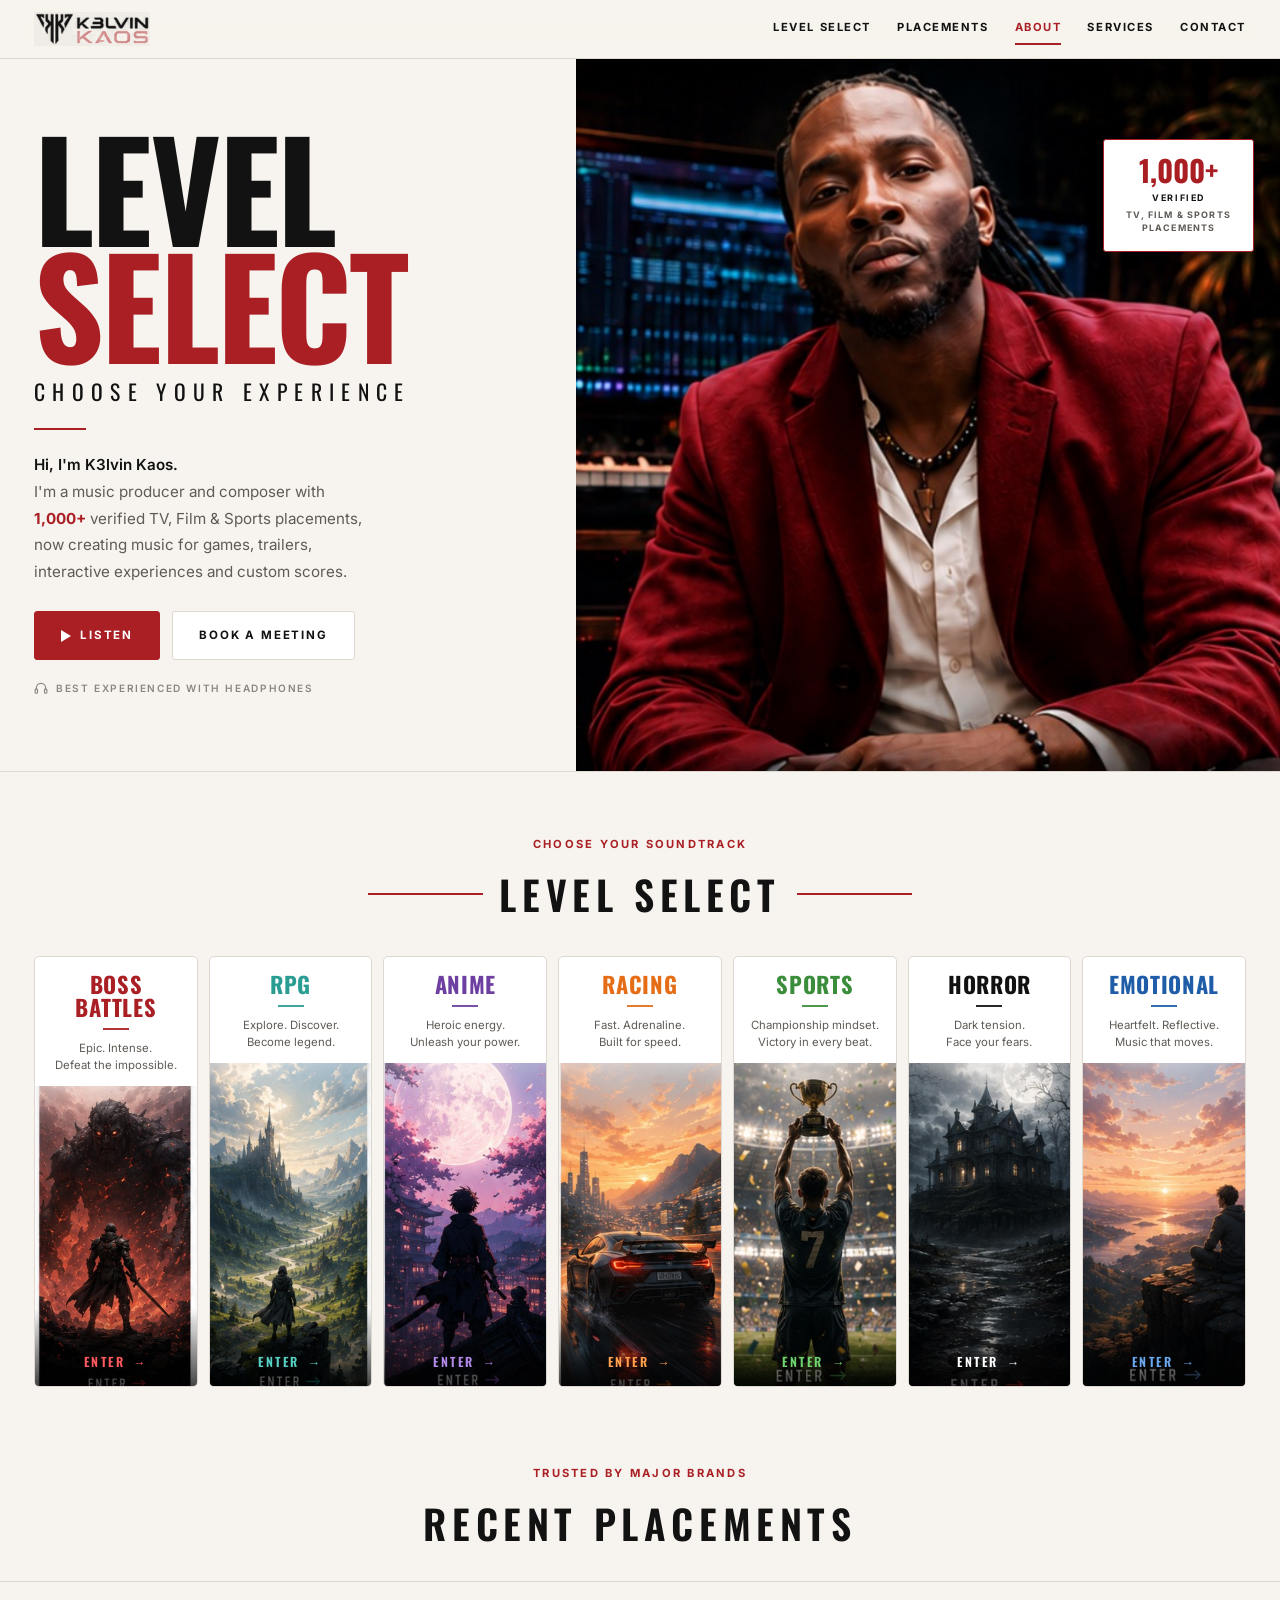
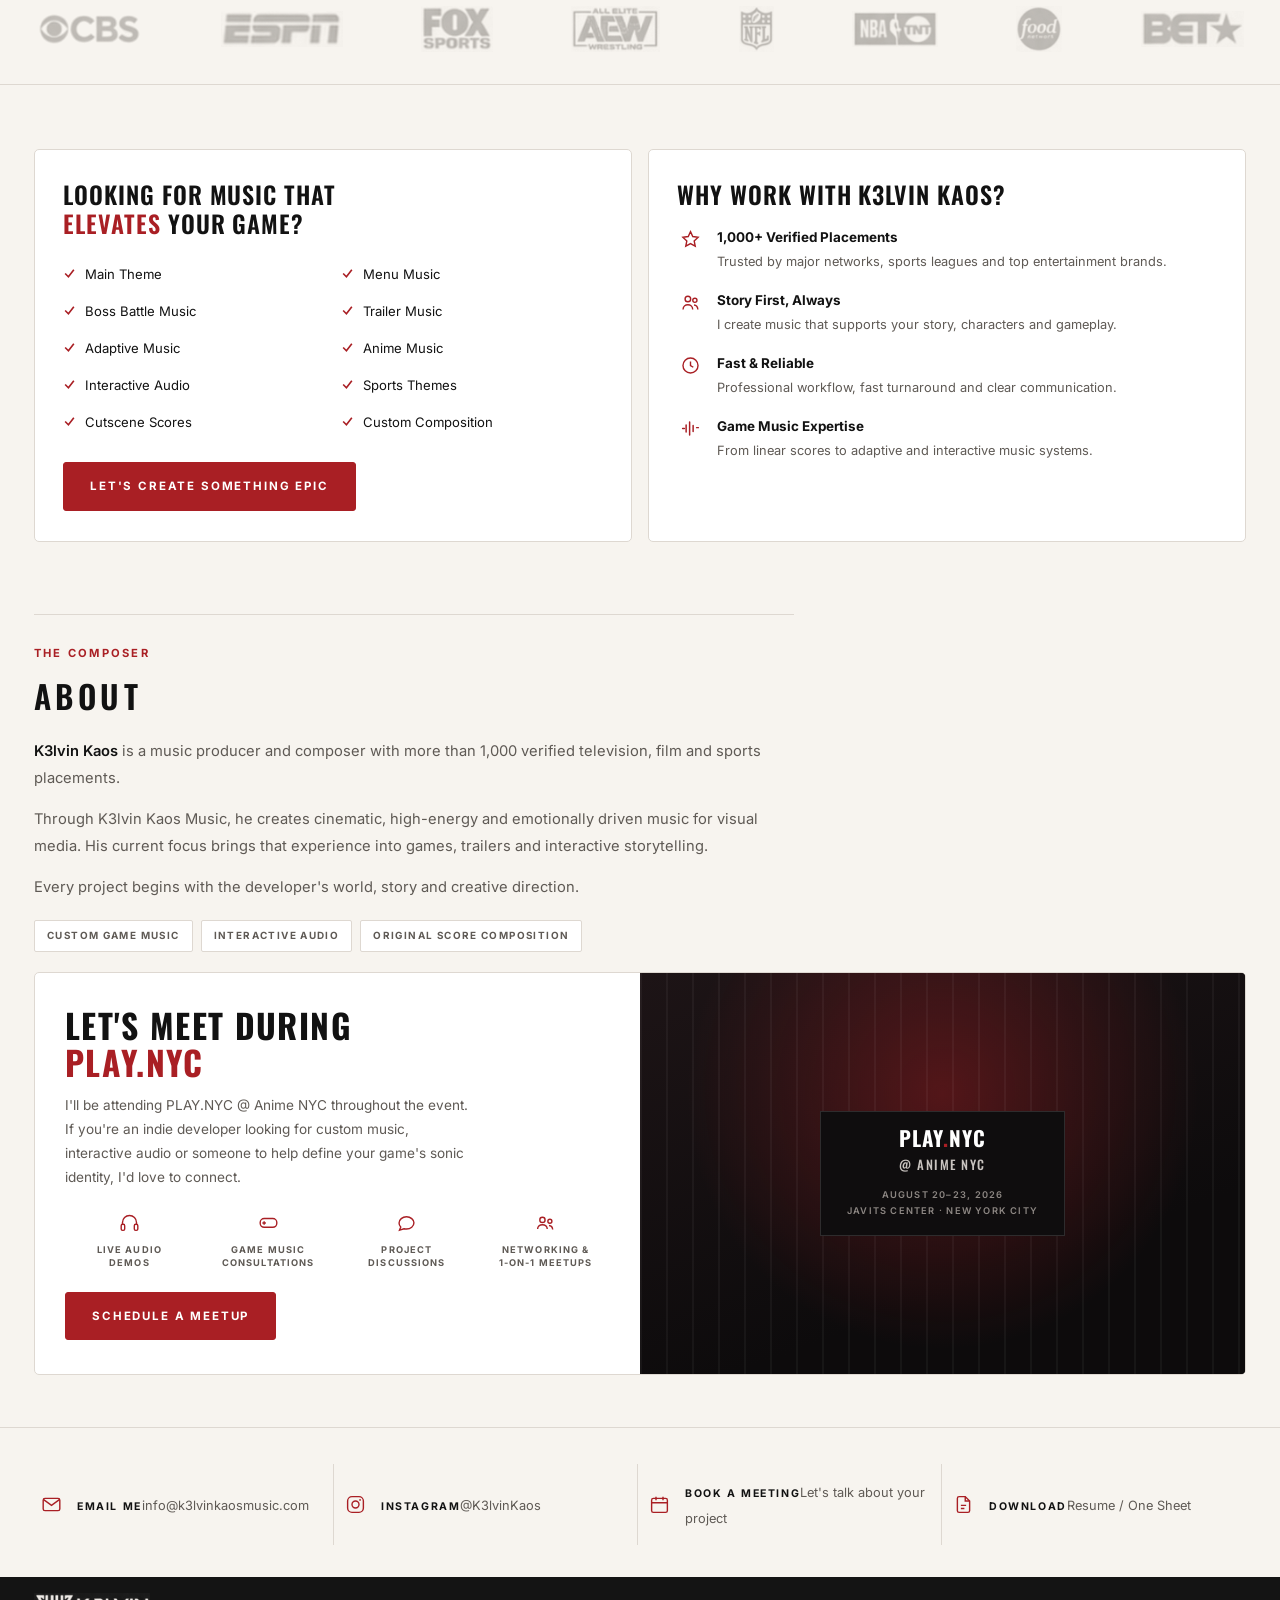
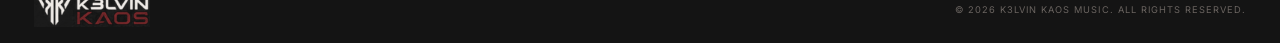
==== commit 3697ea2a: "Add files via upload" ====
--- a/public/levelselect/index.html
+++ b/public/levelselect/index.html
@@ -74,7 +74,7 @@
 .btn-ghost:hover{border-color:var(--text-primary)}
 .hero-phones{display:flex;align-items:center;gap:8px;margin-top:20px;font-size:.63rem;font-weight:600;letter-spacing:.16em;text-transform:uppercase;color:#8a8580}
 .hero-media{position:relative;background:#0b0708;min-height:330px}
-.hero-media img{width:100%;height:100%;object-fit:cover;object-position:52% 12%}
+.hero-media img{width:100%;height:100%;object-fit:cover;object-position:50% 22%}
 .badge{position:absolute;right:14px;top:16px;background:var(--surface);border:1px solid var(--crimson);border-radius:3px;padding:12px 16px;text-align:center;box-shadow:0 6px 22px rgba(0,0,0,.13)}
 .badge-num{font-family:var(--head);font-weight:700;font-size:1.5rem;line-height:1;color:var(--crimson)}
 .badge-v{font-family:var(--body);font-size:.56rem;font-weight:700;letter-spacing:.18em;text-transform:uppercase;margin-top:5px}
@@ -323,7 +323,7 @@
       </p>
     </div>
     <div class="hero-media">
-      <img src="[data-uri]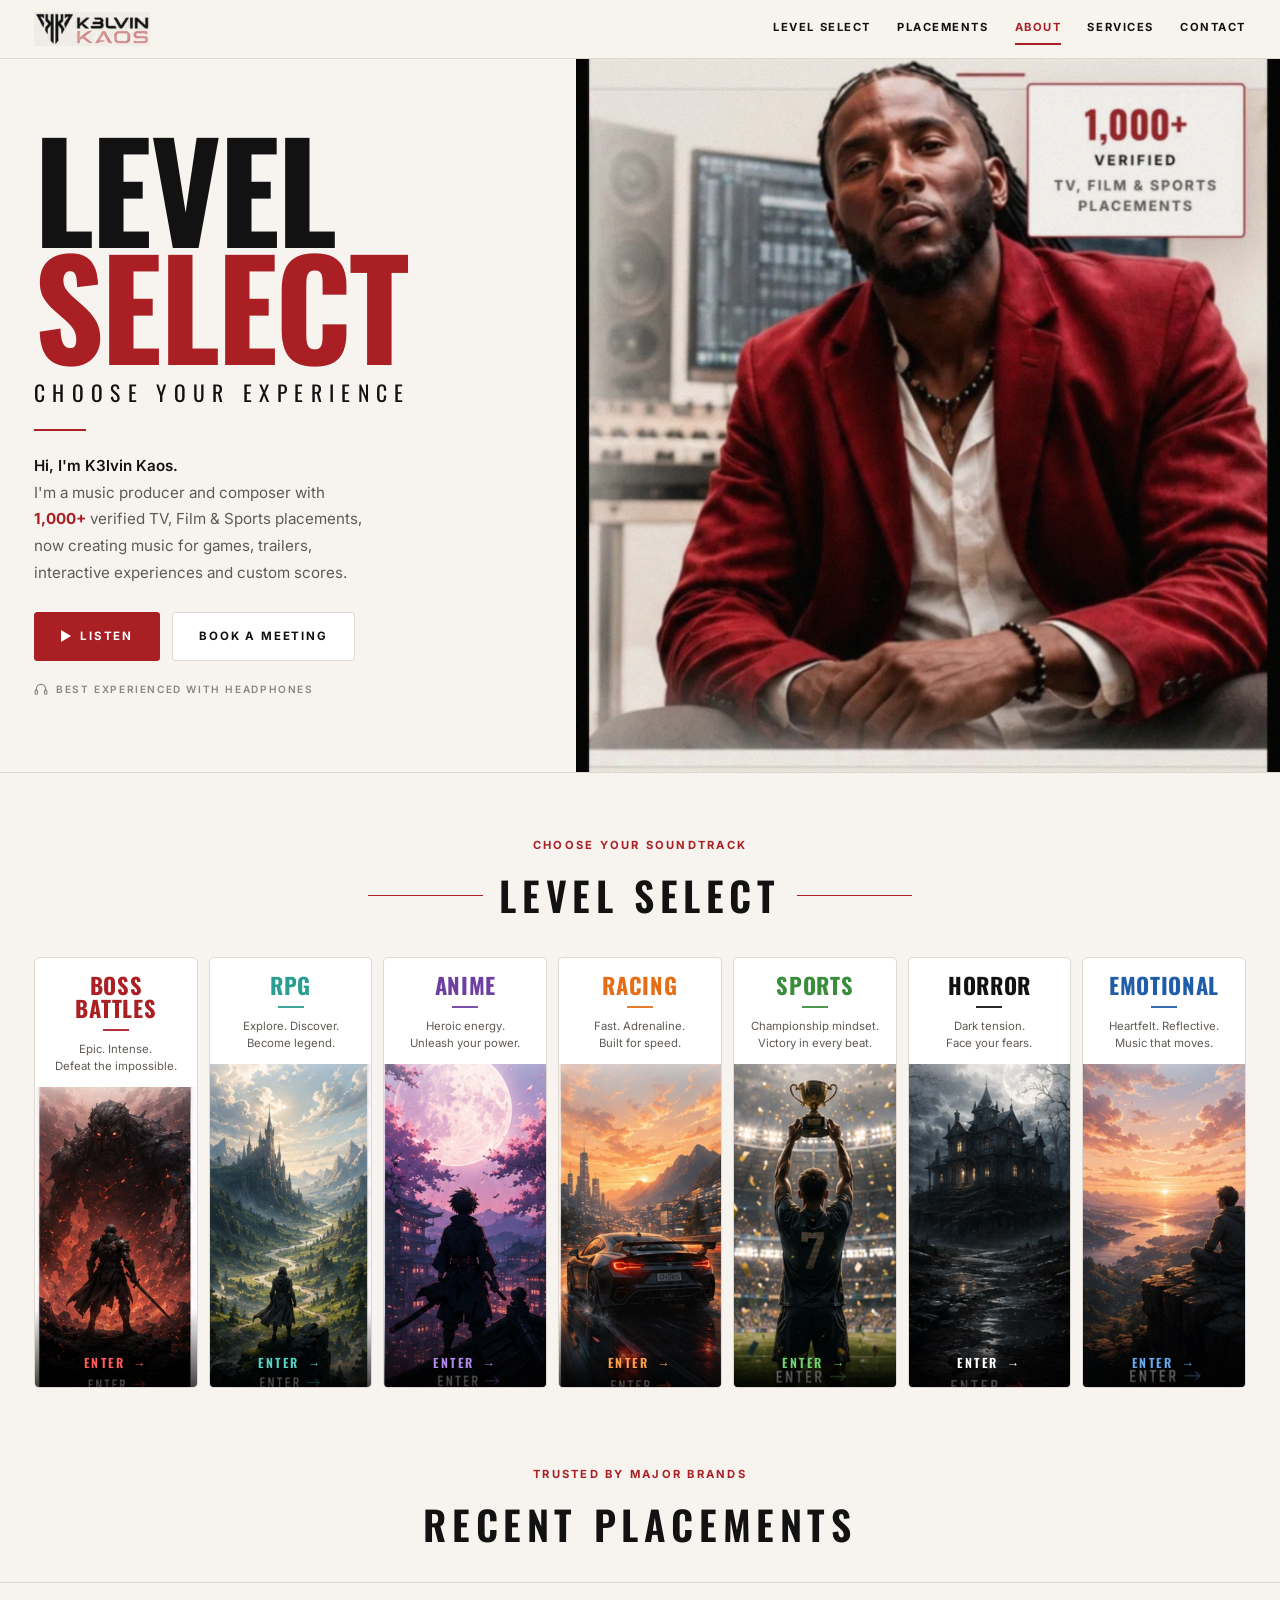
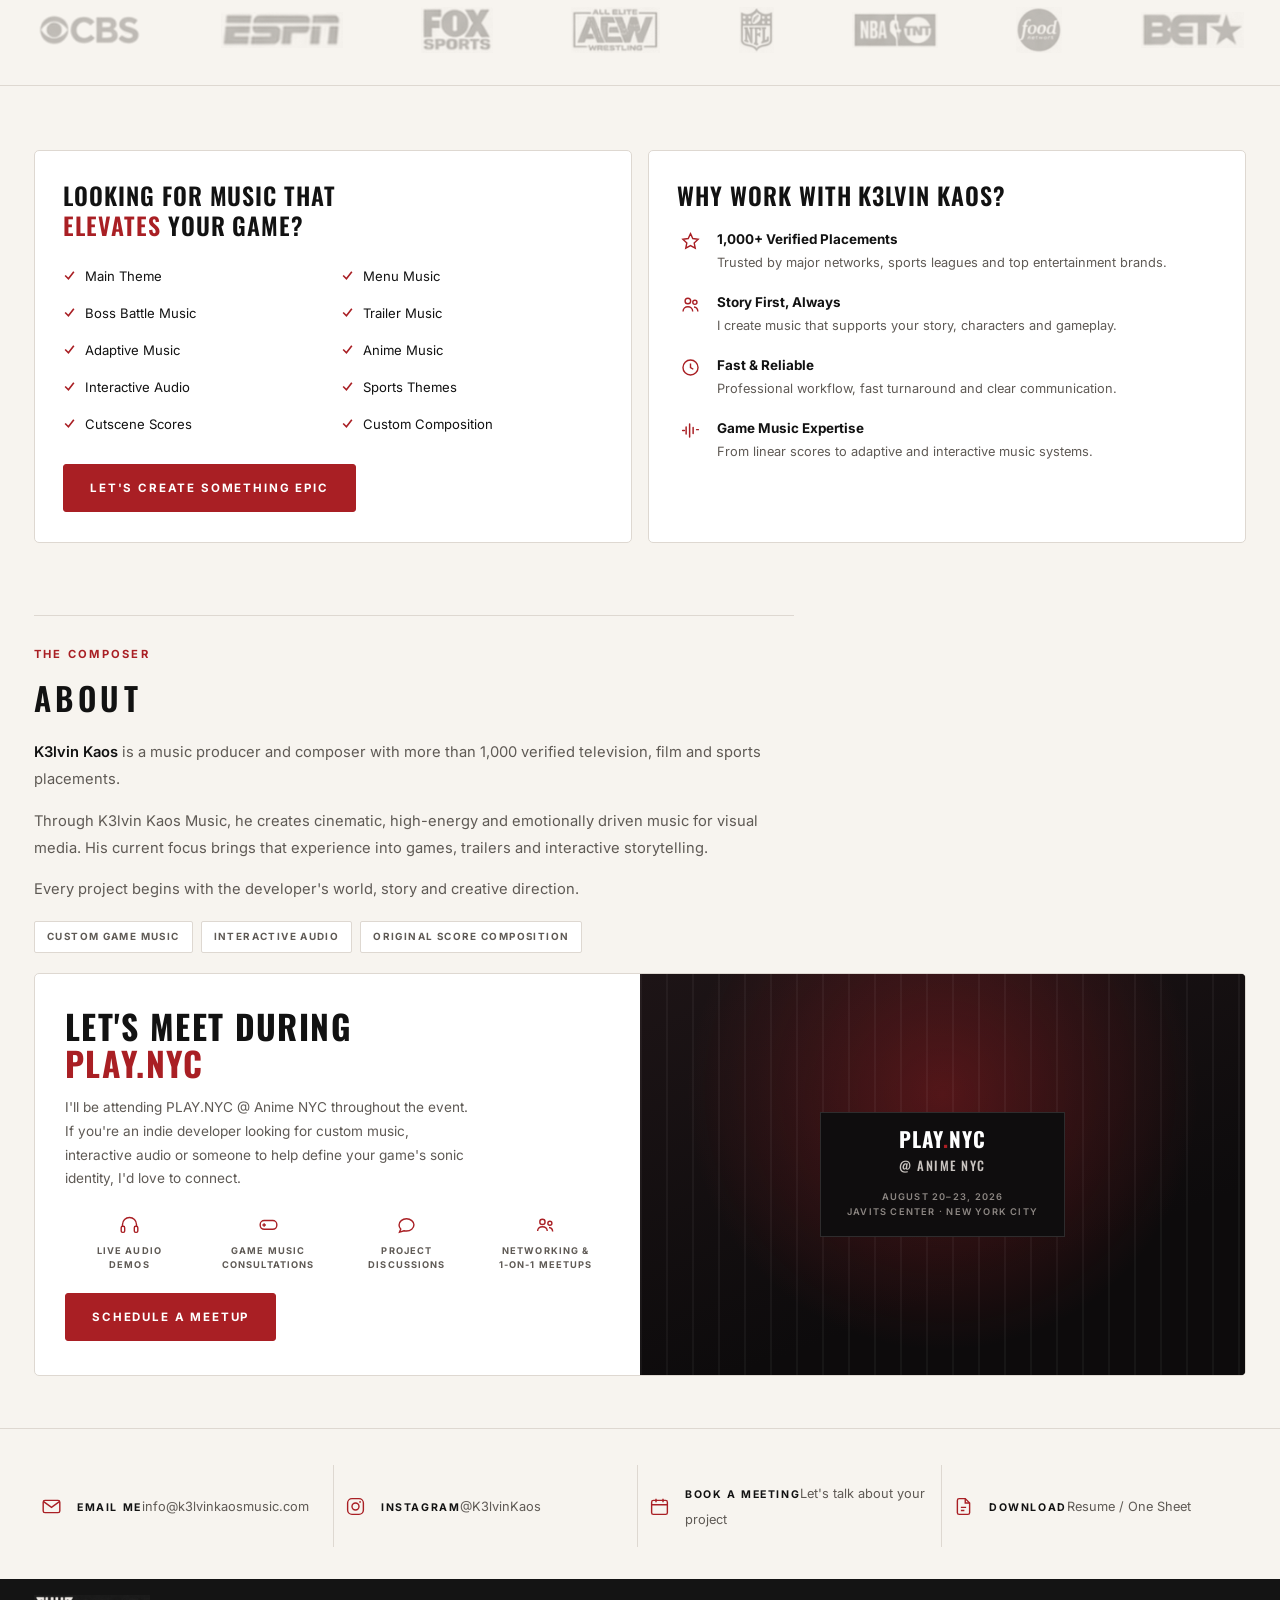
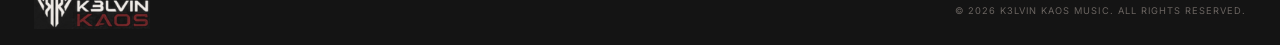
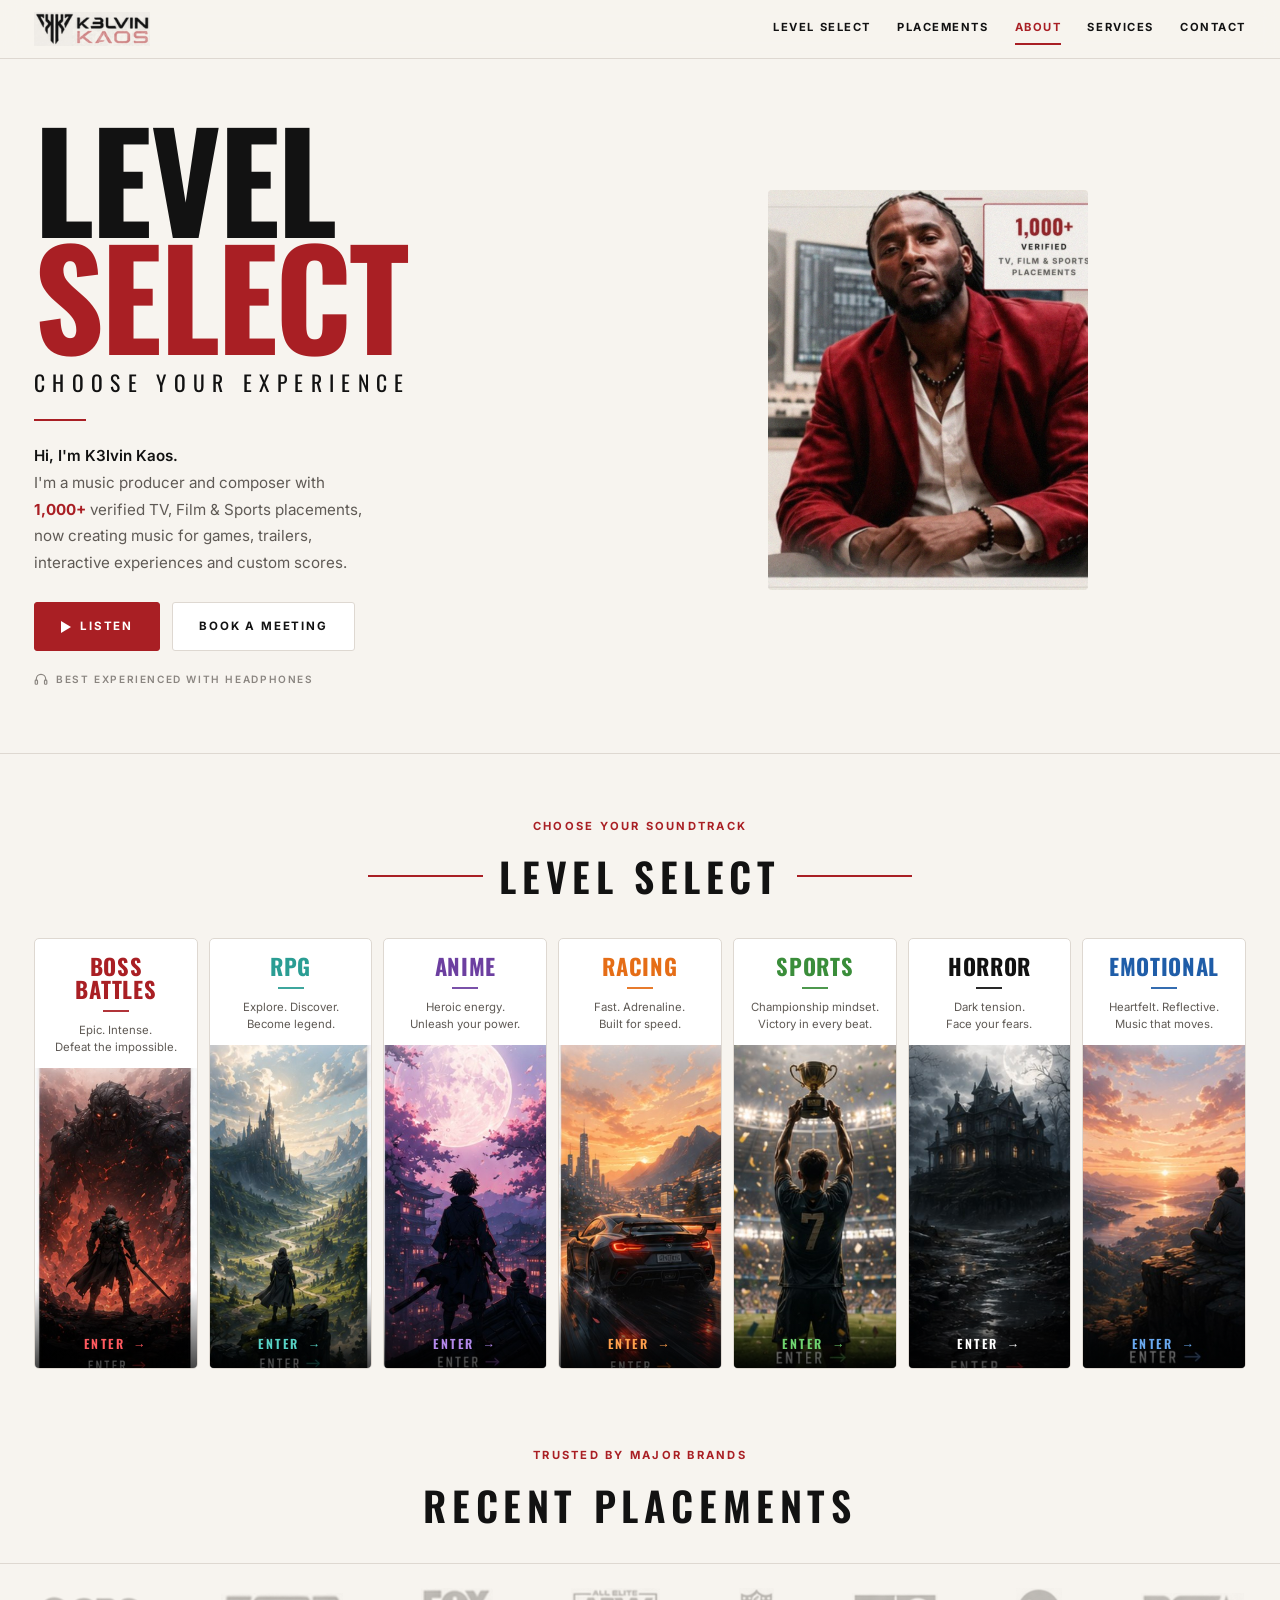
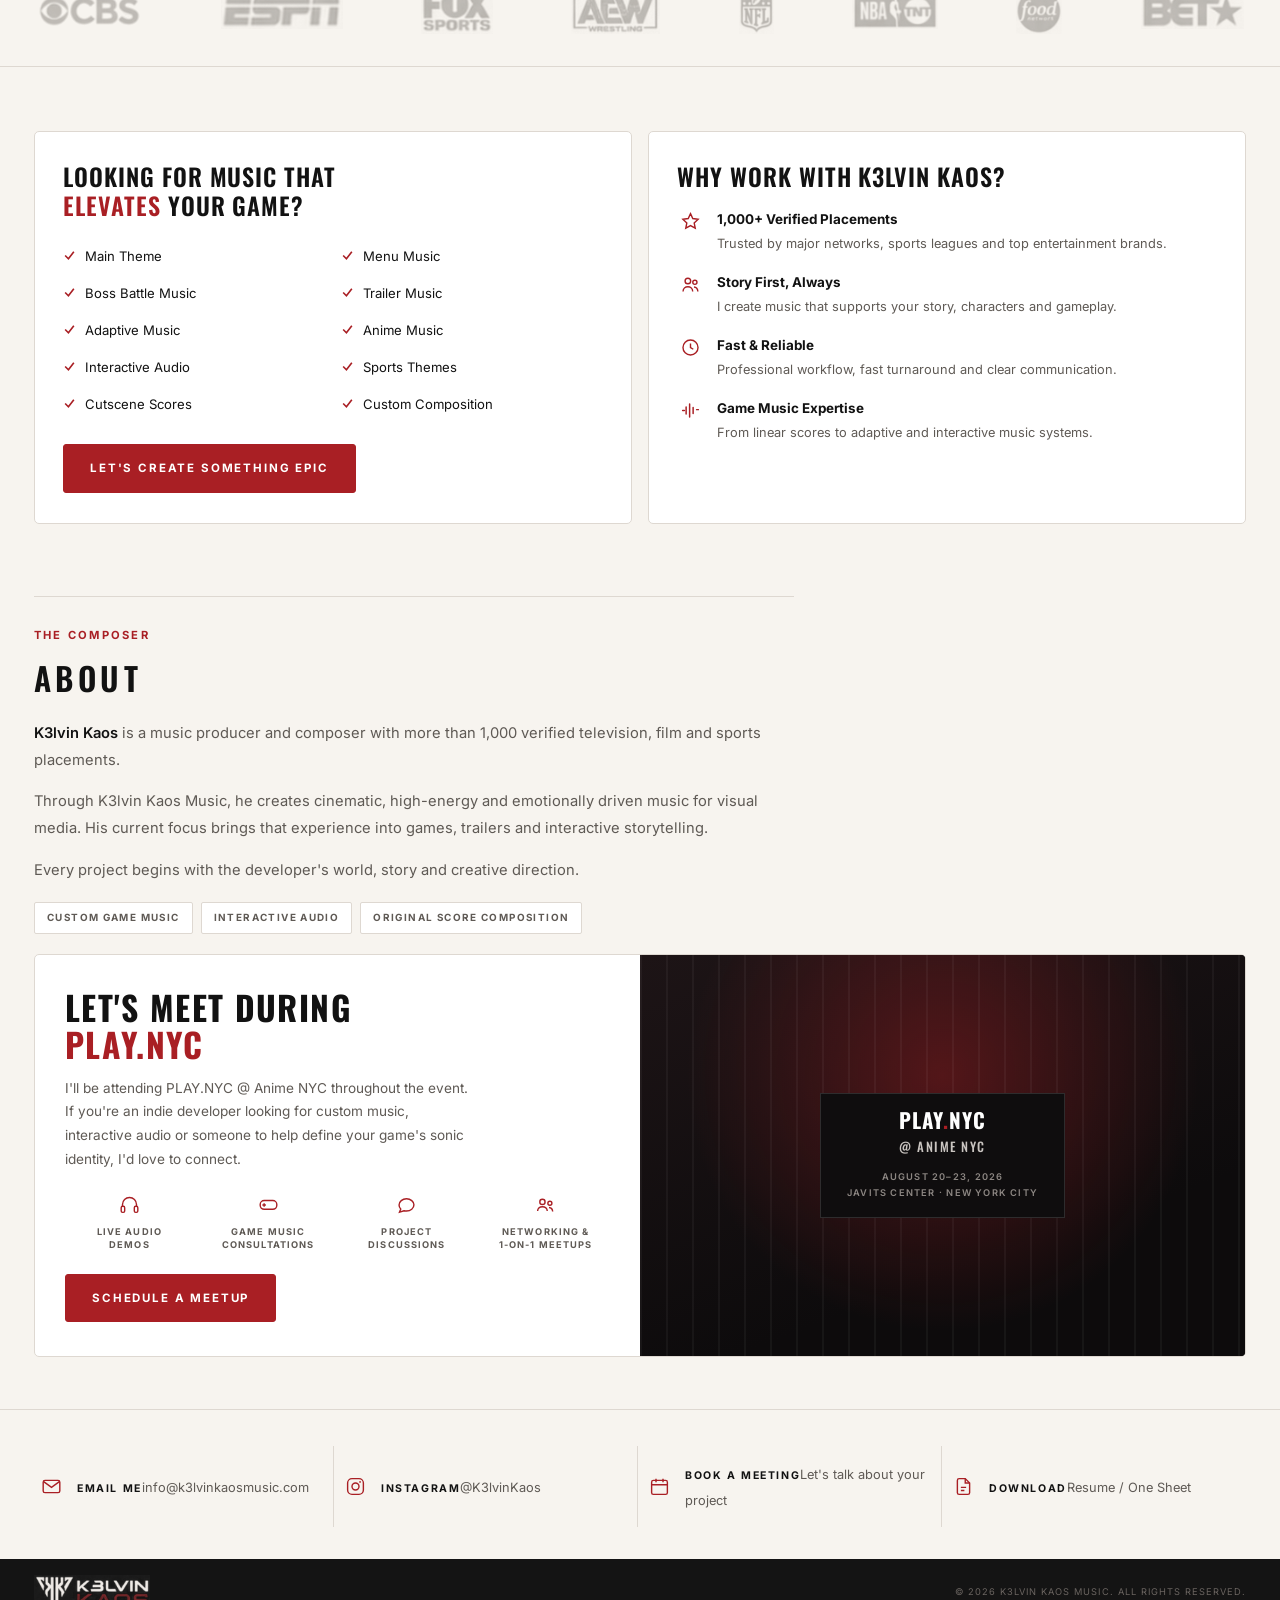
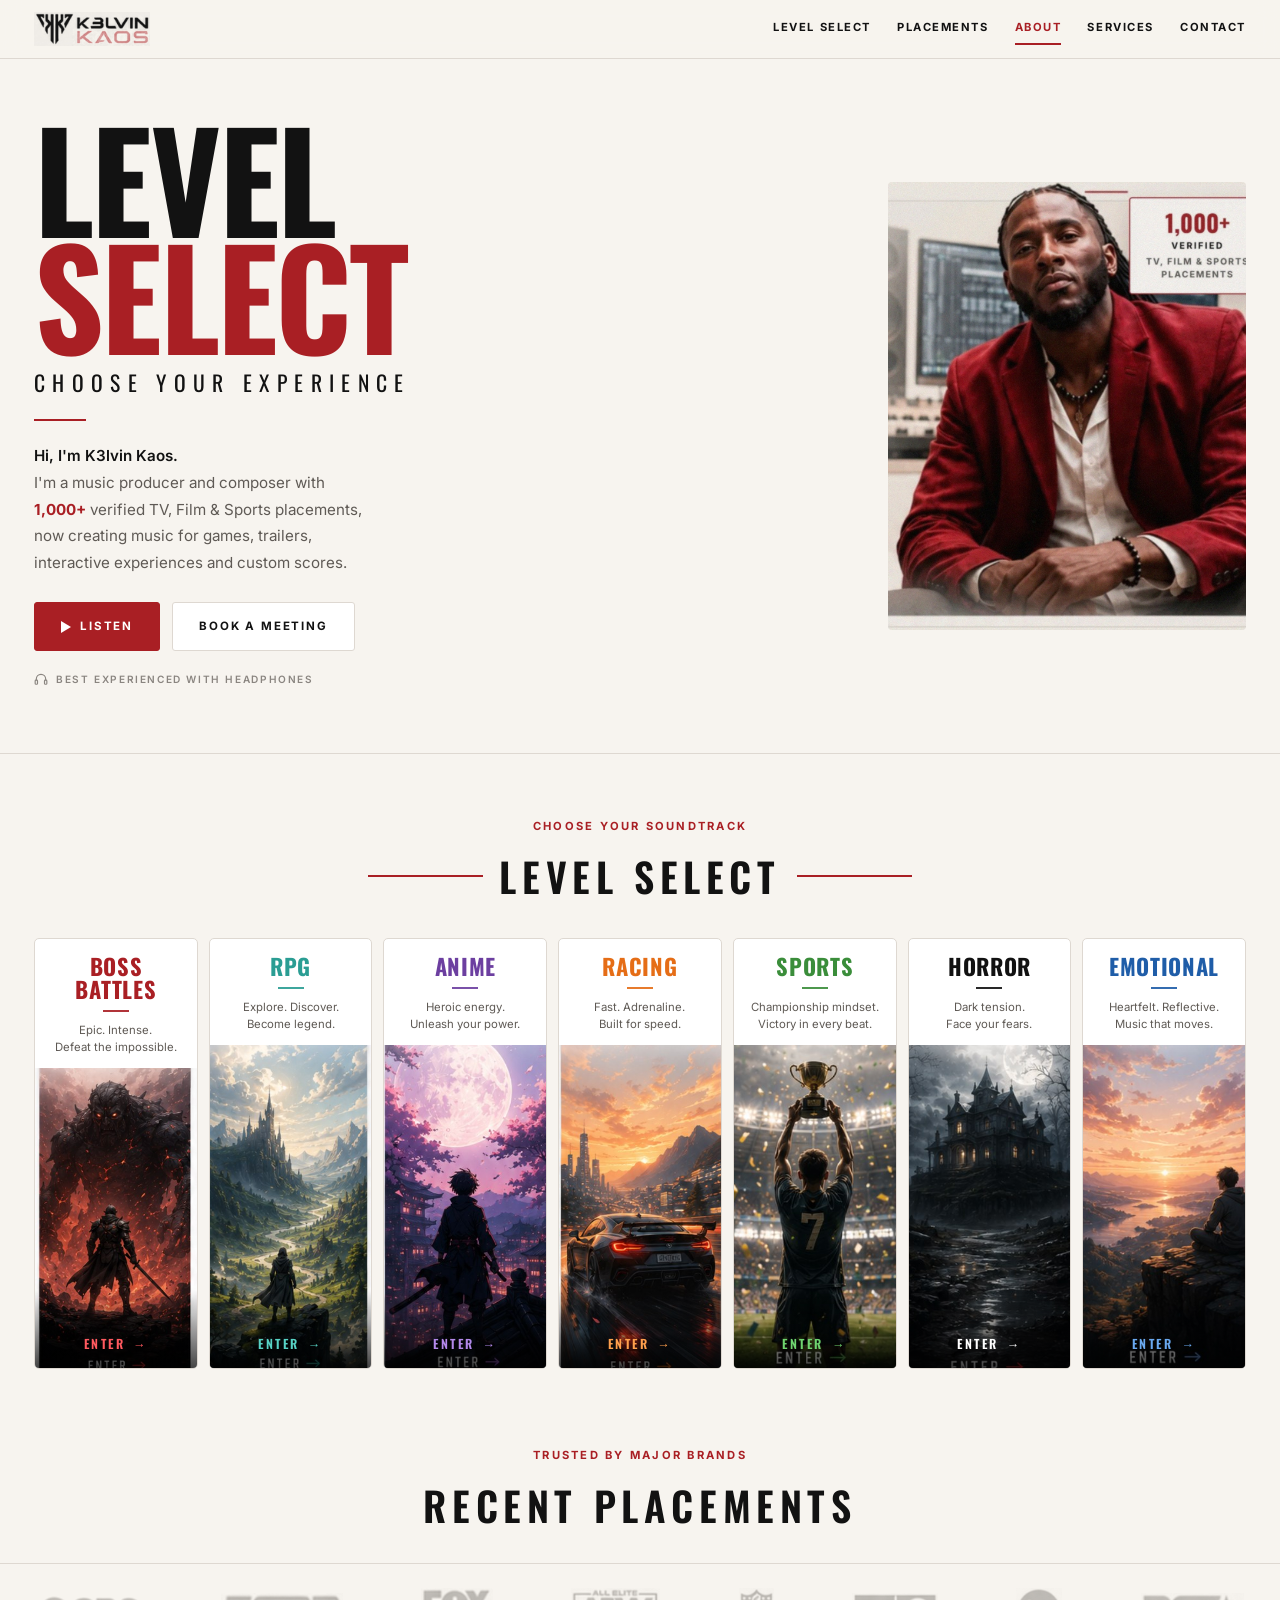
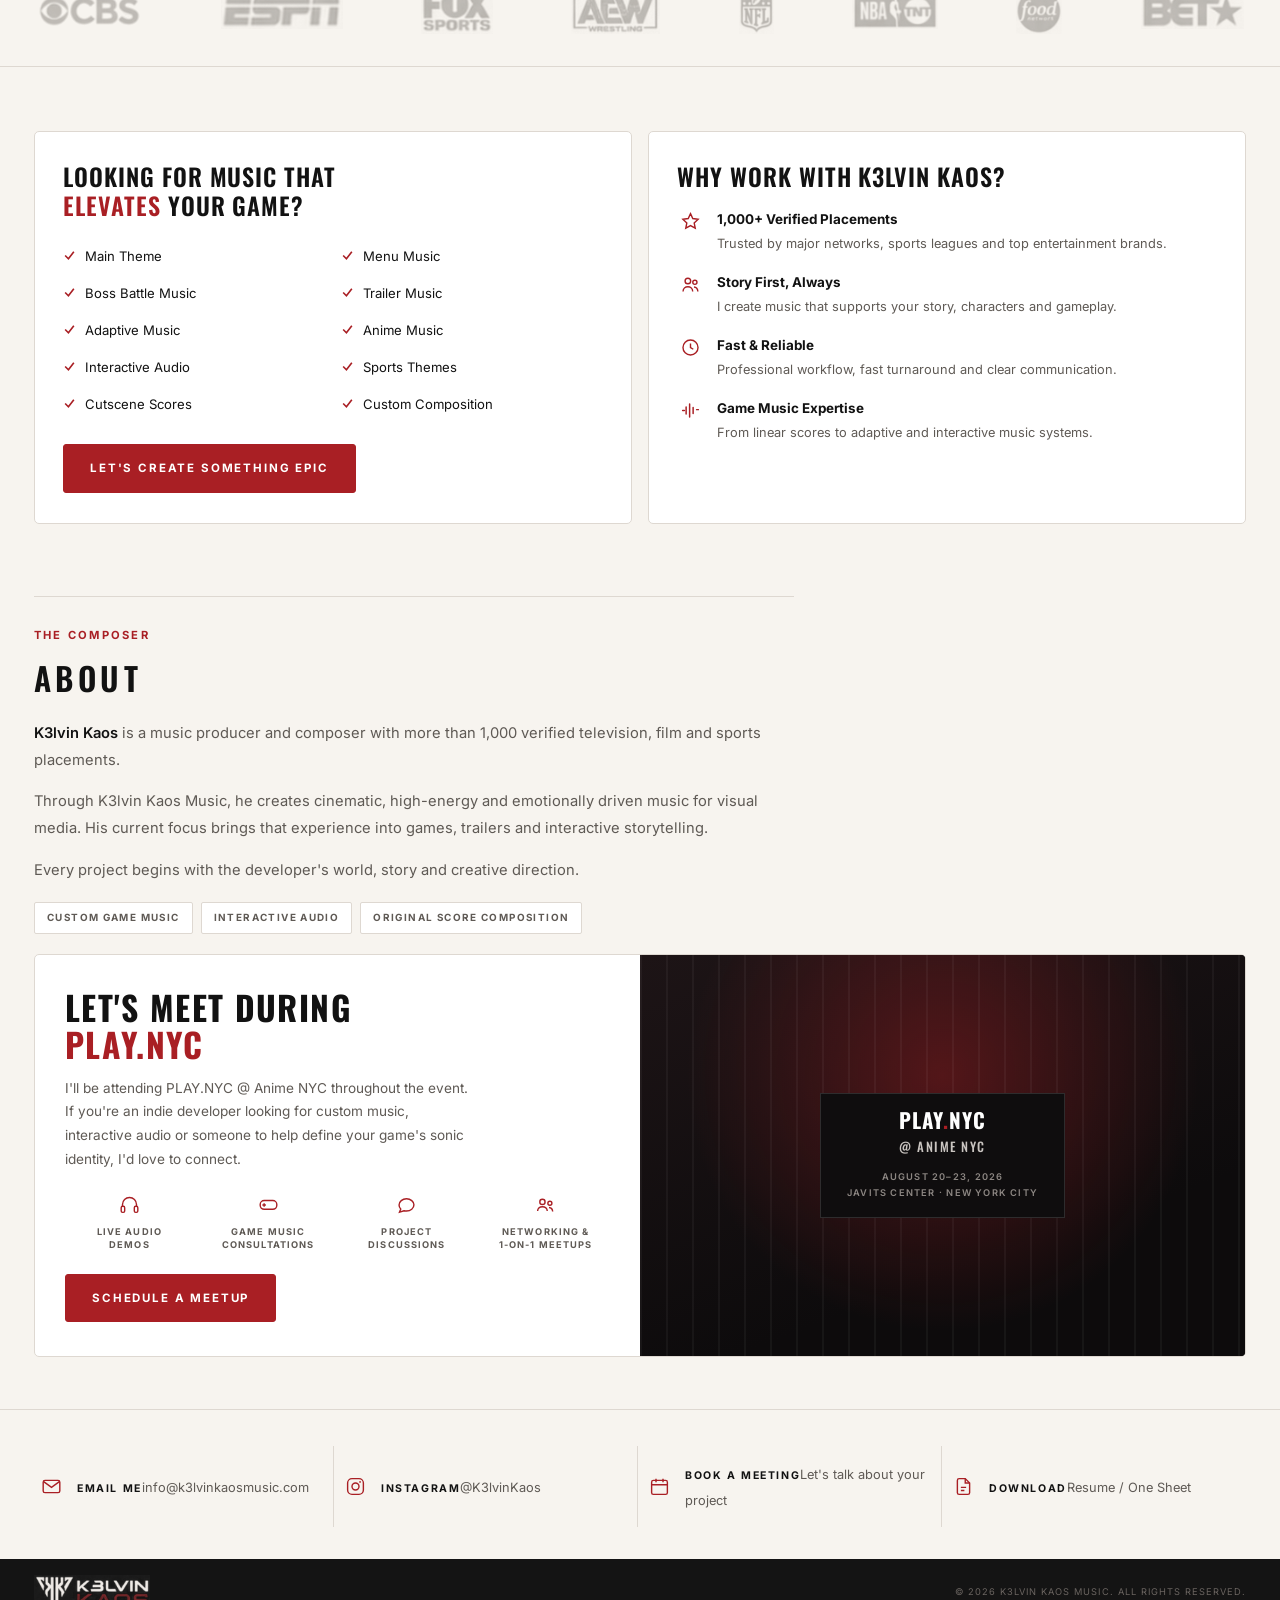
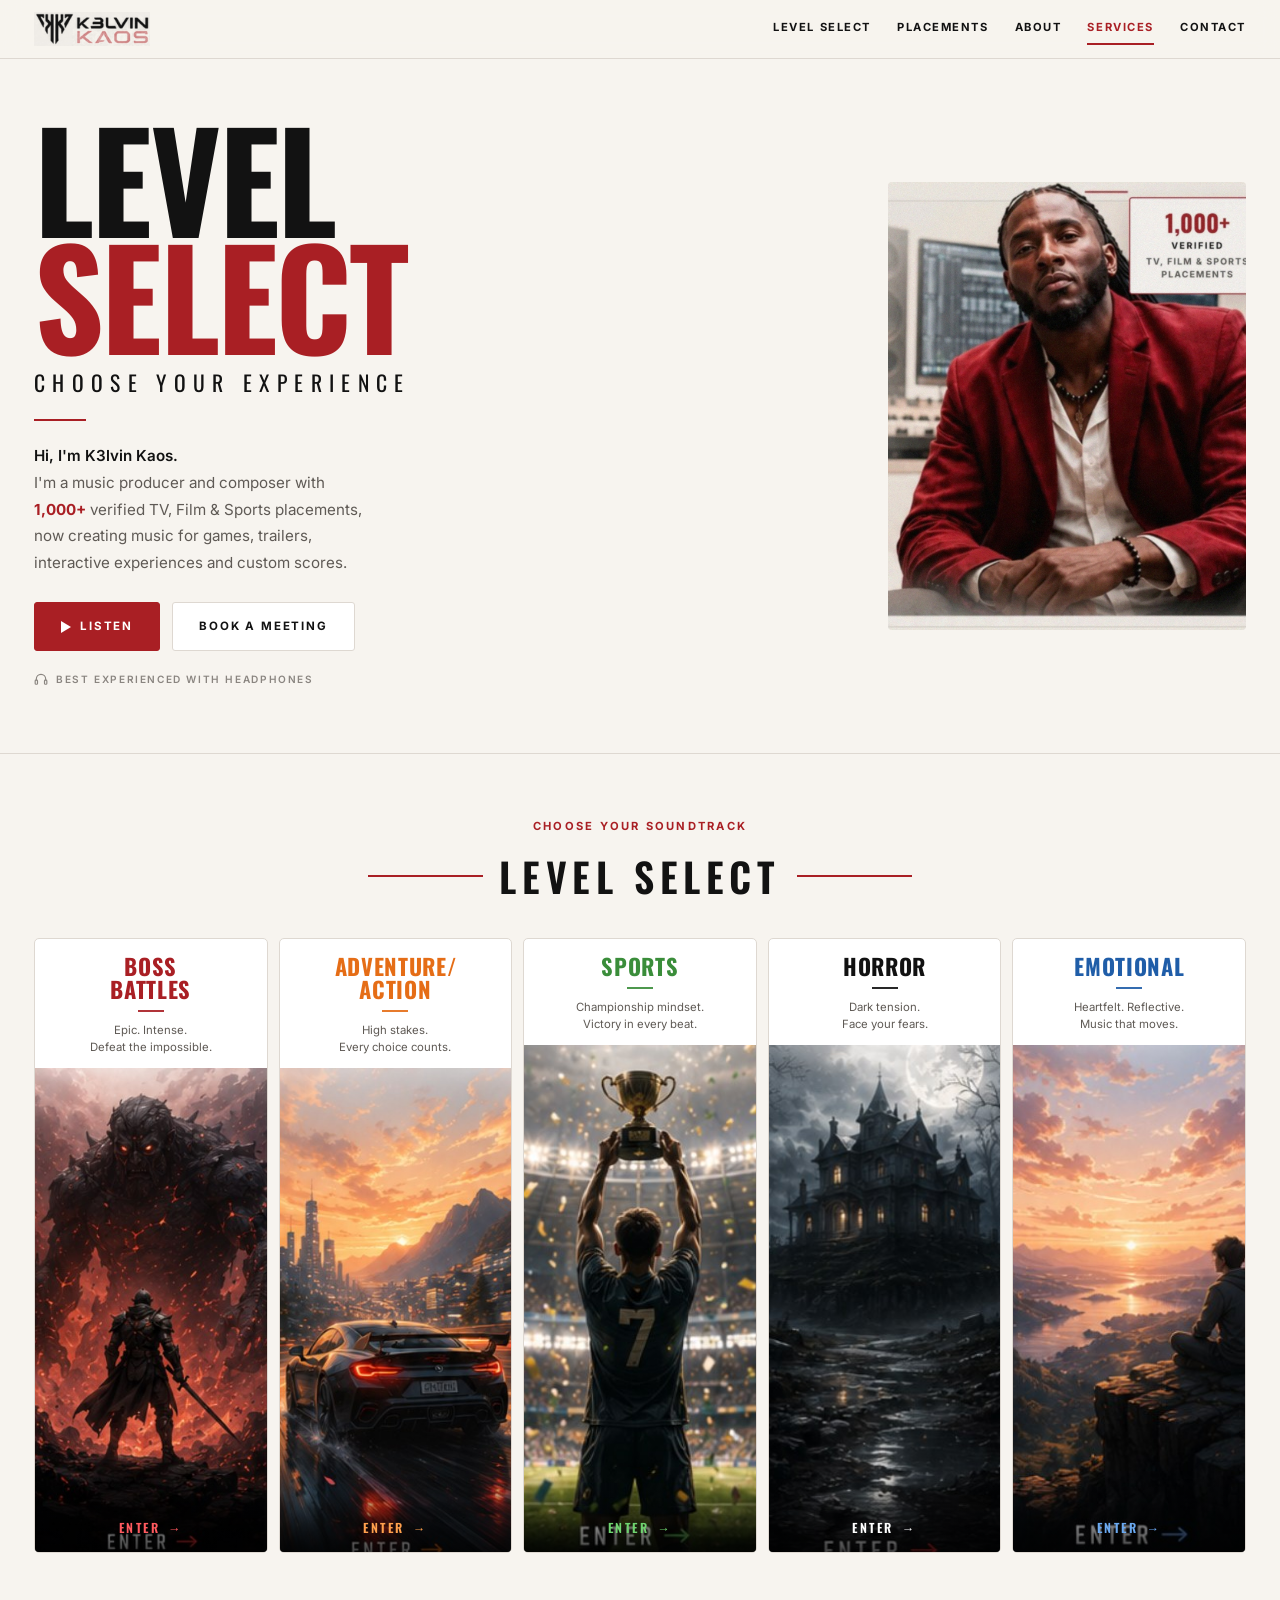
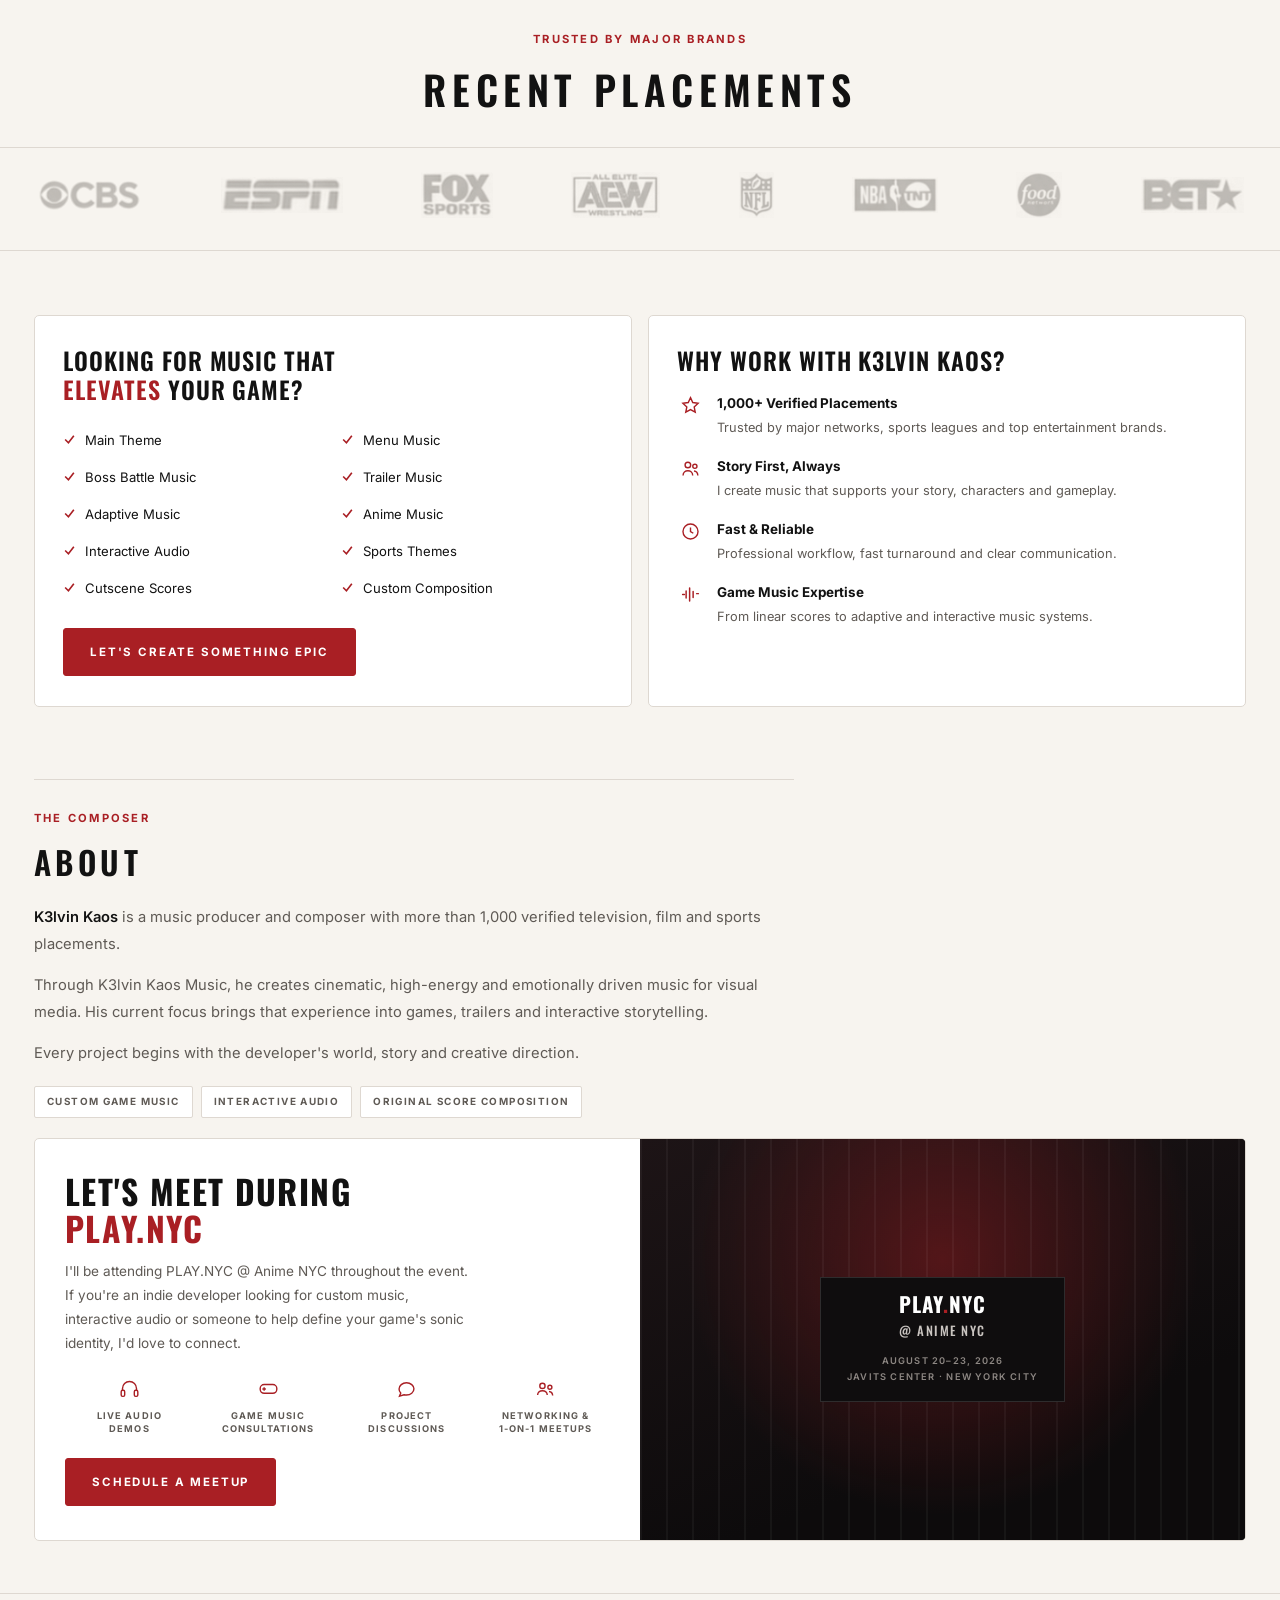
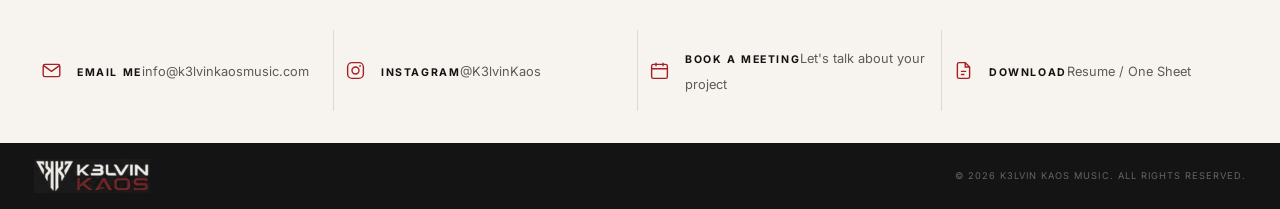
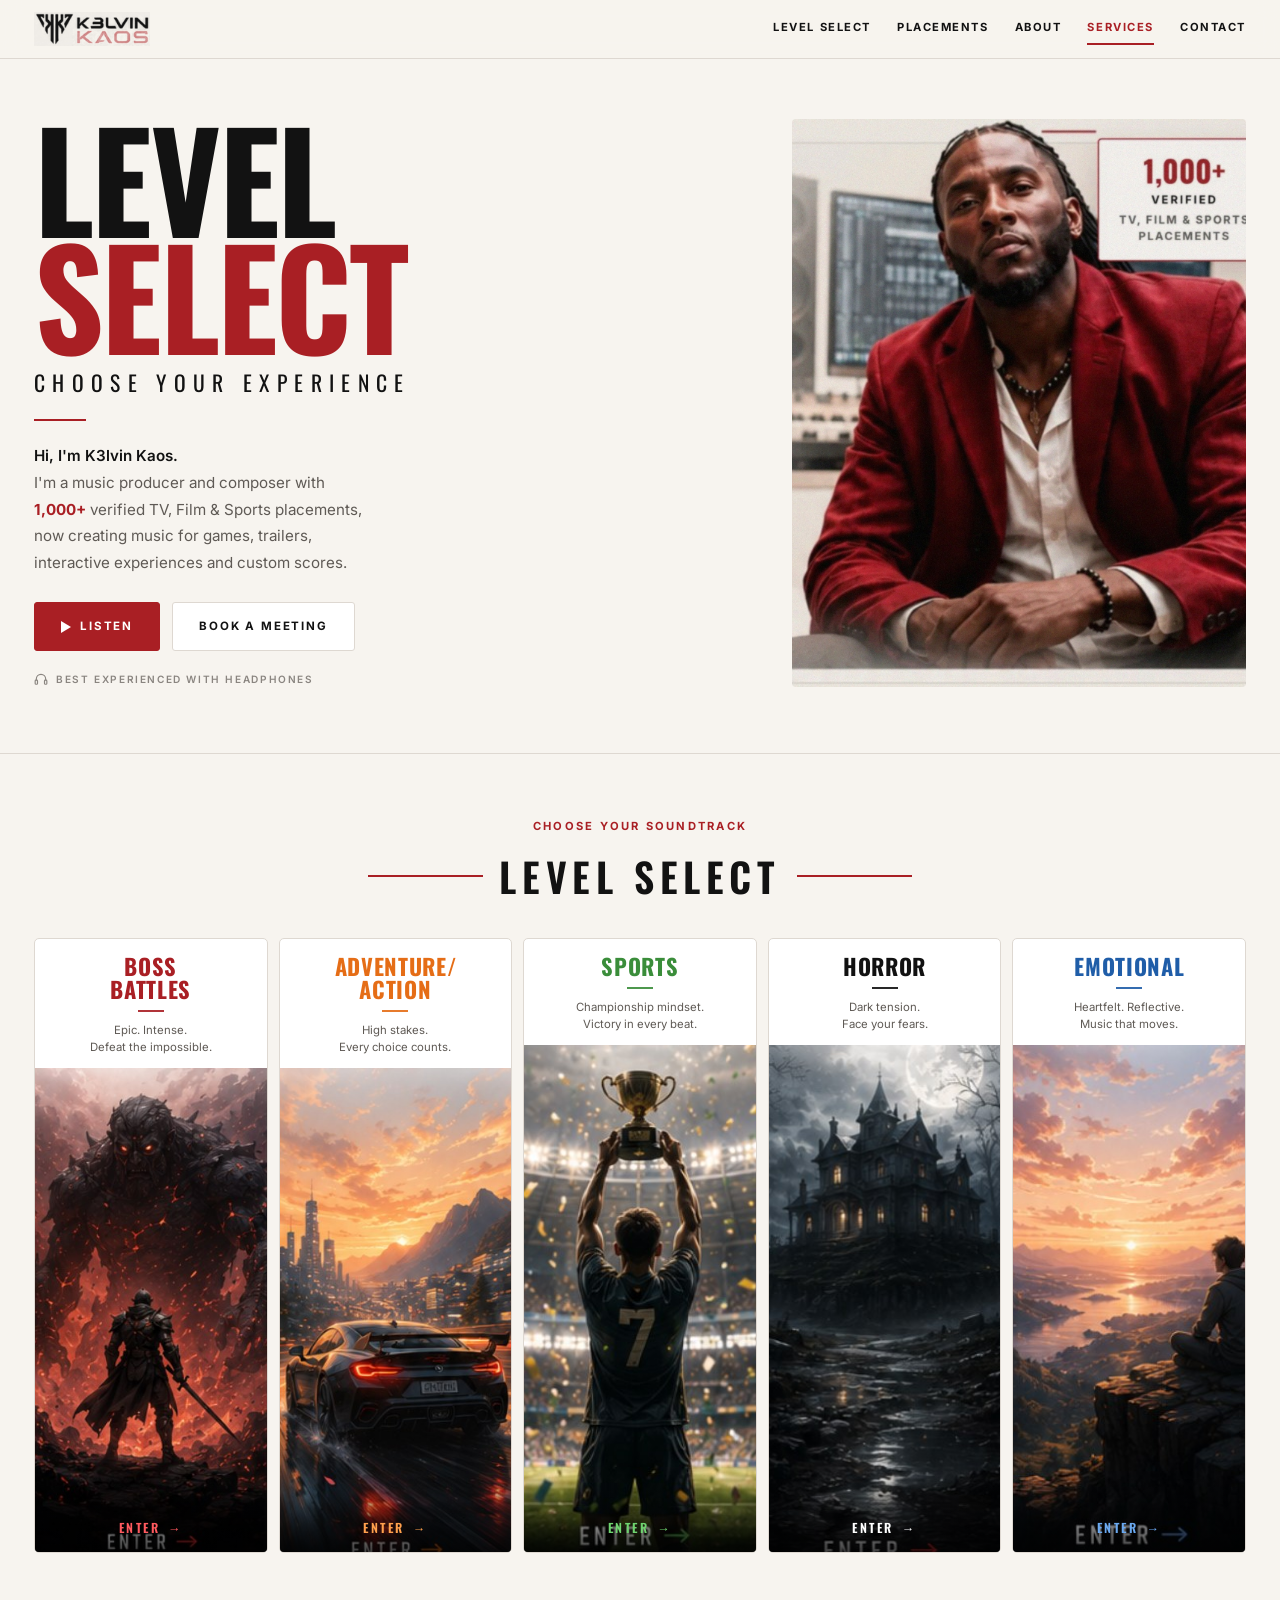
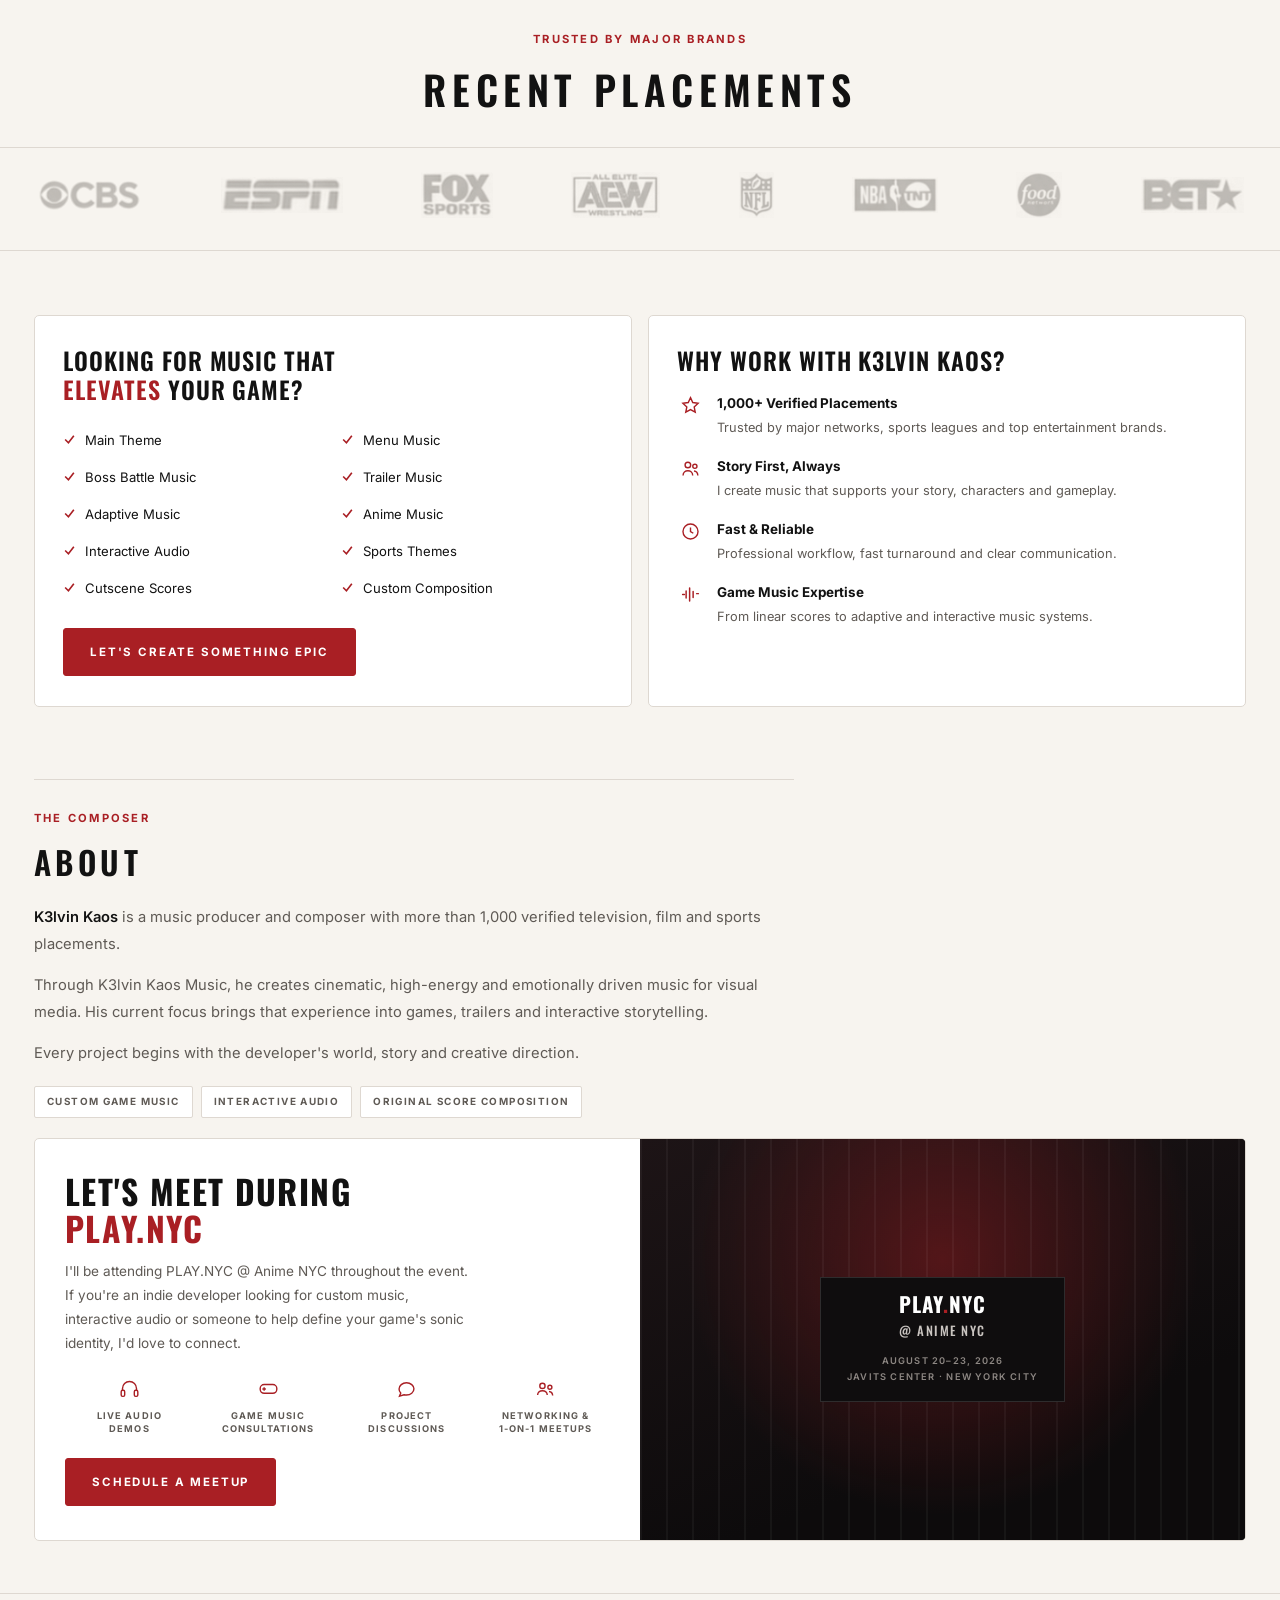
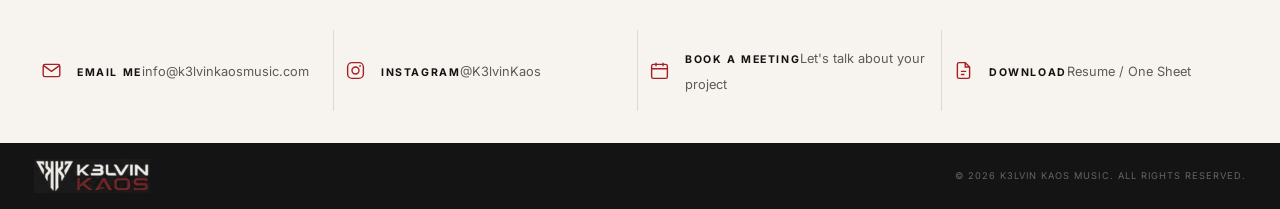
